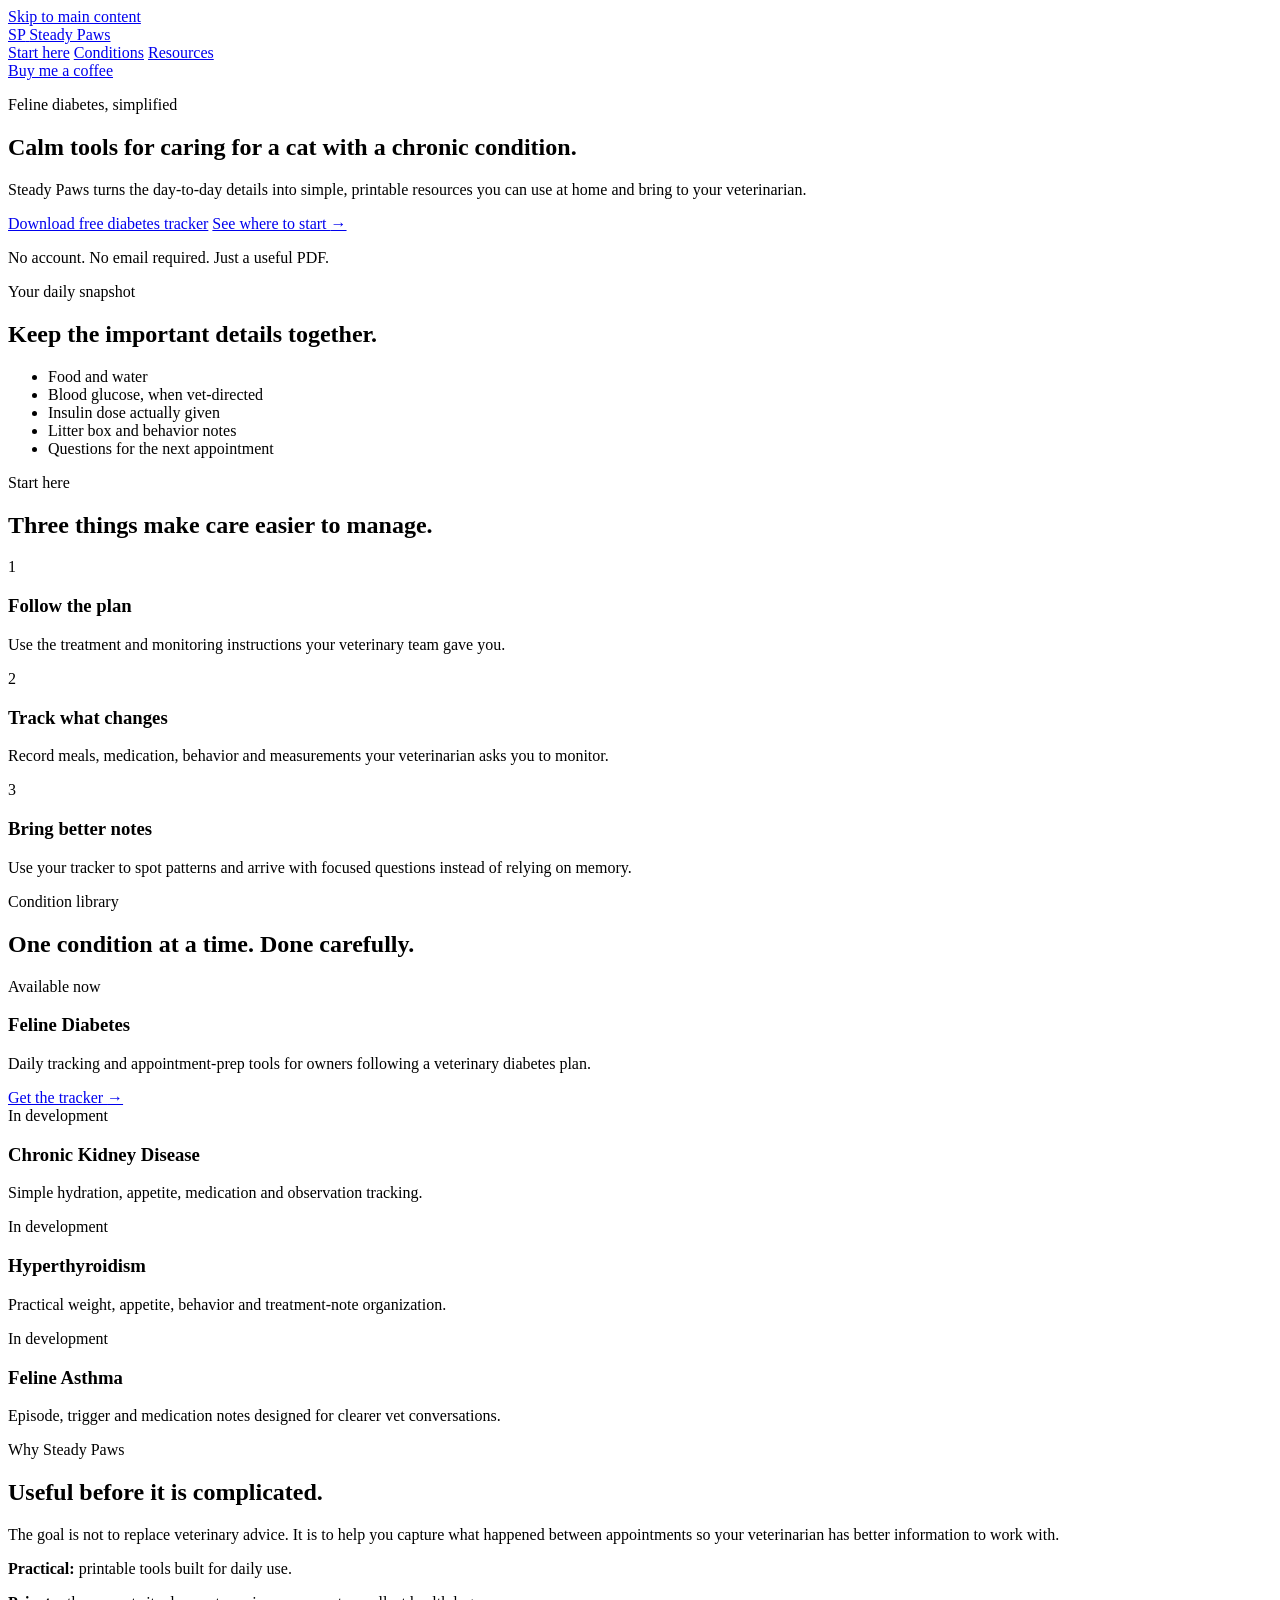
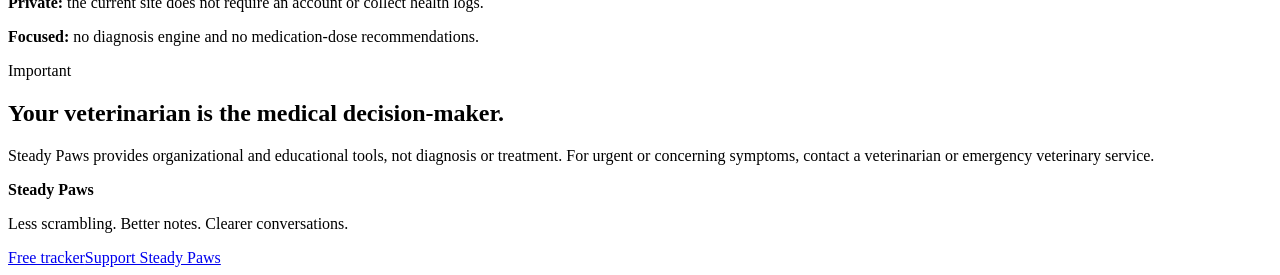
==== index.html @ 6f87249b "feat: launch optimized Steady Paws homepage" ====
<!doctype html>
<html lang="en">
<head>
  <meta charset="utf-8">
  <meta name="viewport" content="width=device-width, initial-scale=1">
  <title>Steady Paws | Calm Tools for Cat Care</title>
  <meta name="description" content="Practical, printable tools for cat owners managing chronic conditions, starting with feline diabetes.">
  <meta name="theme-color" content="#163a33">
  <meta property="og:type" content="website">
  <meta property="og:title" content="Steady Paws | Calm Tools for Cat Care">
  <meta property="og:description" content="Practical, printable tools for cat owners managing chronic conditions, starting with feline diabetes.">
  <link rel="icon" href="/assets/paw.svg" type="image/svg+xml">
  <link rel="stylesheet" href="/styles/base.css">
  <link rel="stylesheet" href="/styles/components.css">
</head>
<body>
  <a class="skip-link" href="#main">Skip to main content</a>
  <header class="site-header">
    <div class="shell nav-wrap">
      <a class="brand" href="/" aria-label="Steady Paws home">
        <span class="brand-mark" aria-hidden="true">SP</span>
        <span>Steady Paws</span>
      </a>
      <nav aria-label="Primary navigation">
        <a href="#start">Start here</a>
        <a href="#conditions">Conditions</a>
        <a href="#resources">Resources</a>
      </nav>
      <a class="button button-small" href="https://buymeacoffee.com/divclass016" target="_blank" rel="noopener noreferrer">Buy me a coffee</a>
    </div>
  </header>

  <main id="main">
    <section class="hero">
      <div class="shell hero-grid">
        <div>
          <p class="eyebrow">Feline diabetes, simplified</p>
          <h1>Calm tools for caring for a cat with a chronic condition.</h1>
          <p class="lede">Steady Paws turns the day-to-day details into simple, printable resources you can use at home and bring to your veterinarian.</p>
          <div class="button-row">
            <a class="button" href="/downloads/diabetic-cat-tracker.pdf" download>Download free diabetes tracker</a>
            <a class="text-link" href="#start">See where to start <span aria-hidden="true">→</span></a>
          </div>
          <p class="microcopy">No account. No email required. Just a useful PDF.</p>
        </div>
        <aside class="hero-card" aria-label="What the tracker covers">
          <p class="card-kicker">Your daily snapshot</p>
          <h2>Keep the important details together.</h2>
          <ul class="check-list">
            <li>Food and water</li>
            <li>Blood glucose, when vet-directed</li>
            <li>Insulin dose actually given</li>
            <li>Litter box and behavior notes</li>
            <li>Questions for the next appointment</li>
          </ul>
        </aside>
      </div>
    </section>

    <section id="start" class="section">
      <div class="shell">
        <p class="eyebrow">Start here</p>
        <h2>Three things make care easier to manage.</h2>
        <div class="steps">
          <article><span>1</span><h3>Follow the plan</h3><p>Use the treatment and monitoring instructions your veterinary team gave you.</p></article>
          <article><span>2</span><h3>Track what changes</h3><p>Record meals, medication, behavior and measurements your veterinarian asks you to monitor.</p></article>
          <article><span>3</span><h3>Bring better notes</h3><p>Use your tracker to spot patterns and arrive with focused questions instead of relying on memory.</p></article>
        </div>
      </div>
    </section>

    <section id="conditions" class="section section-soft">
      <div class="shell">
        <p class="eyebrow">Condition library</p>
        <h2>One condition at a time. Done carefully.</h2>
        <div class="condition-grid">
          <article class="condition-card featured"><span class="status">Available now</span><h3>Feline Diabetes</h3><p>Daily tracking and appointment-prep tools for owners following a veterinary diabetes plan.</p><a class="text-link" href="/downloads/diabetic-cat-tracker.pdf">Get the tracker <span aria-hidden="true">→</span></a></article>
          <article class="condition-card"><span class="status muted">In development</span><h3>Chronic Kidney Disease</h3><p>Simple hydration, appetite, medication and observation tracking.</p></article>
          <article class="condition-card"><span class="status muted">In development</span><h3>Hyperthyroidism</h3><p>Practical weight, appetite, behavior and treatment-note organization.</p></article>
          <article class="condition-card"><span class="status muted">In development</span><h3>Feline Asthma</h3><p>Episode, trigger and medication notes designed for clearer vet conversations.</p></article>
        </div>
      </div>
    </section>

    <section id="resources" class="section">
      <div class="shell resource-grid">
        <div><p class="eyebrow">Why Steady Paws</p><h2>Useful before it is complicated.</h2><p class="lede compact">The goal is not to replace veterinary advice. It is to help you capture what happened between appointments so your veterinarian has better information to work with.</p></div>
        <div class="principles"><p><strong>Practical:</strong> printable tools built for daily use.</p><p><strong>Private:</strong> the current site does not require an account or collect health logs.</p><p><strong>Focused:</strong> no diagnosis engine and no medication-dose recommendations.</p></div>
      </div>
    </section>

    <section class="safety shell" aria-labelledby="safety-title">
      <div><p class="eyebrow">Important</p><h2 id="safety-title">Your veterinarian is the medical decision-maker.</h2></div>
      <p>Steady Paws provides organizational and educational tools, not diagnosis or treatment. For urgent or concerning symptoms, contact a veterinarian or emergency veterinary service.</p>
    </section>
  </main>

  <footer class="site-footer">
    <div class="shell footer-wrap"><div><strong>Steady Paws</strong><p>Less scrambling. Better notes. Clearer conversations.</p></div><div><a href="/downloads/diabetic-cat-tracker.pdf">Free tracker</a><a href="https://buymeacoffee.com/divclass016" target="_blank" rel="noopener noreferrer">Support Steady Paws</a></div></div>
  </footer>
</body>
</html>
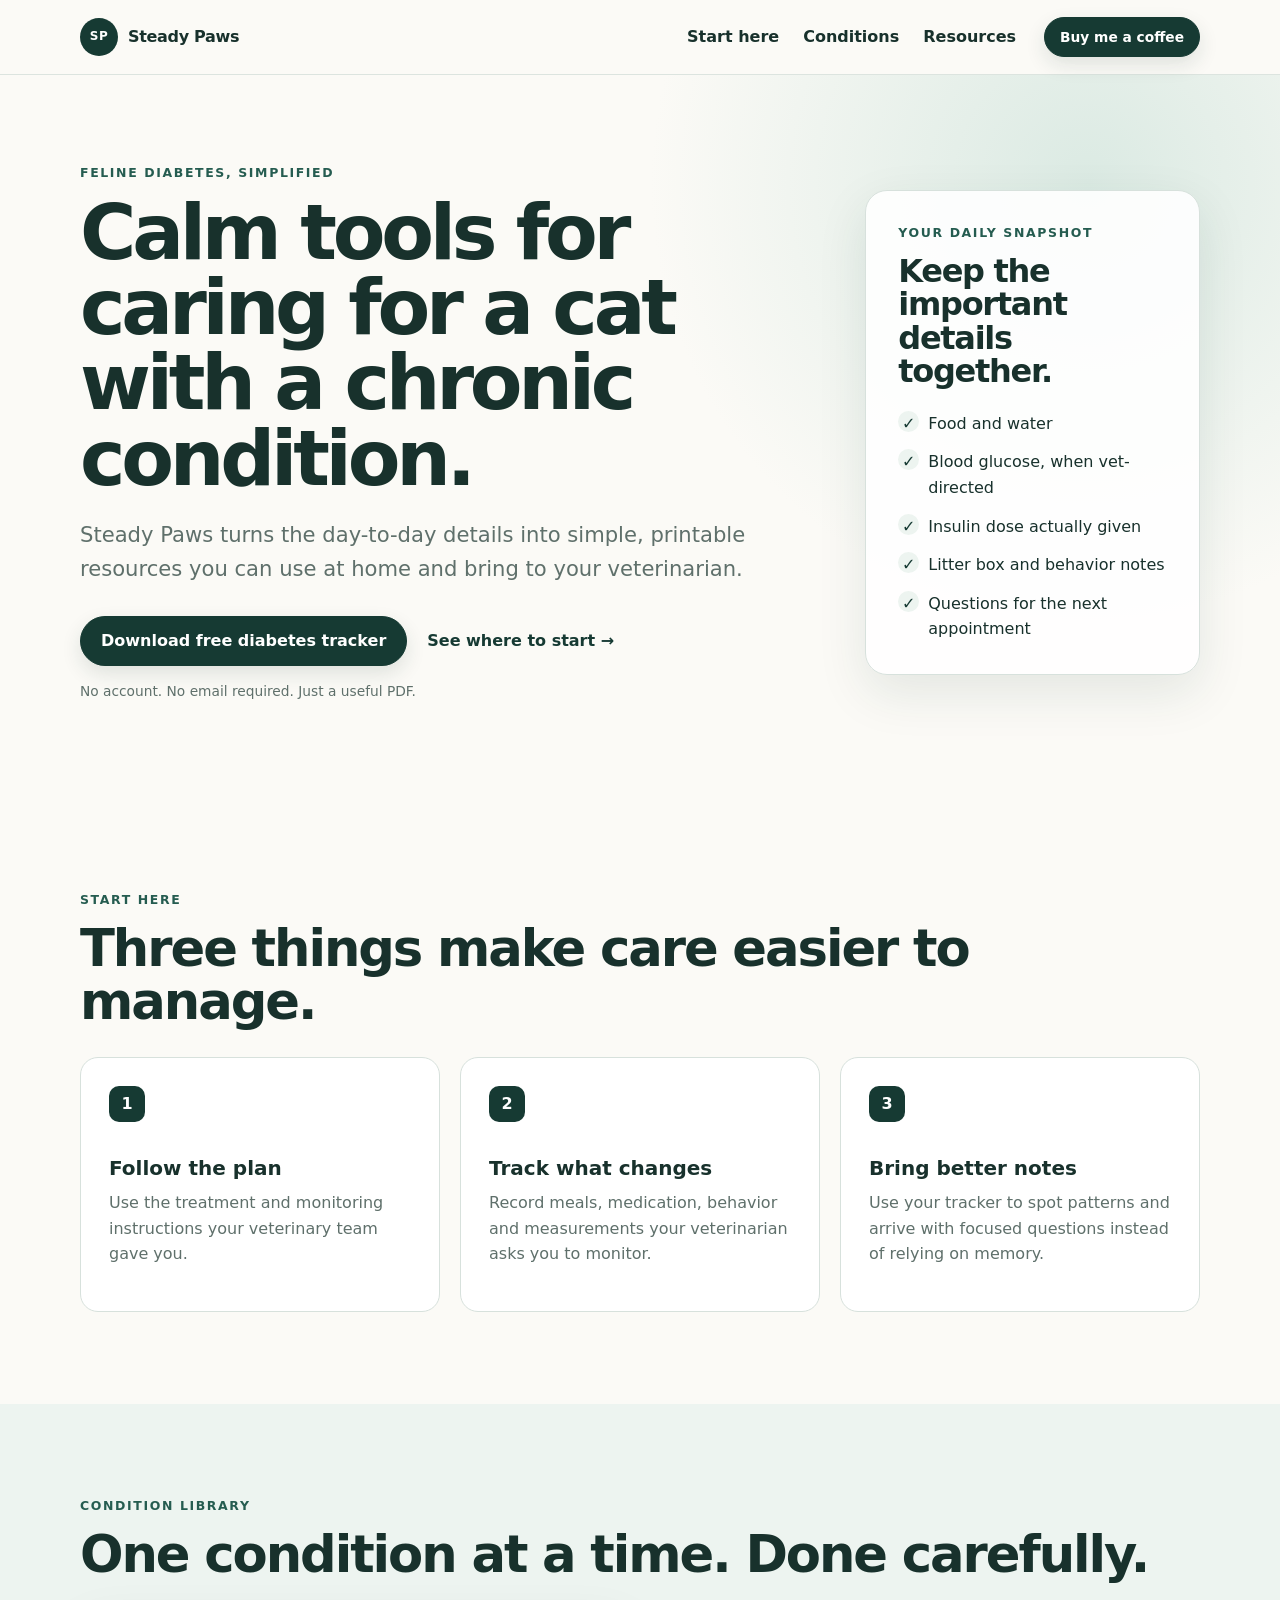
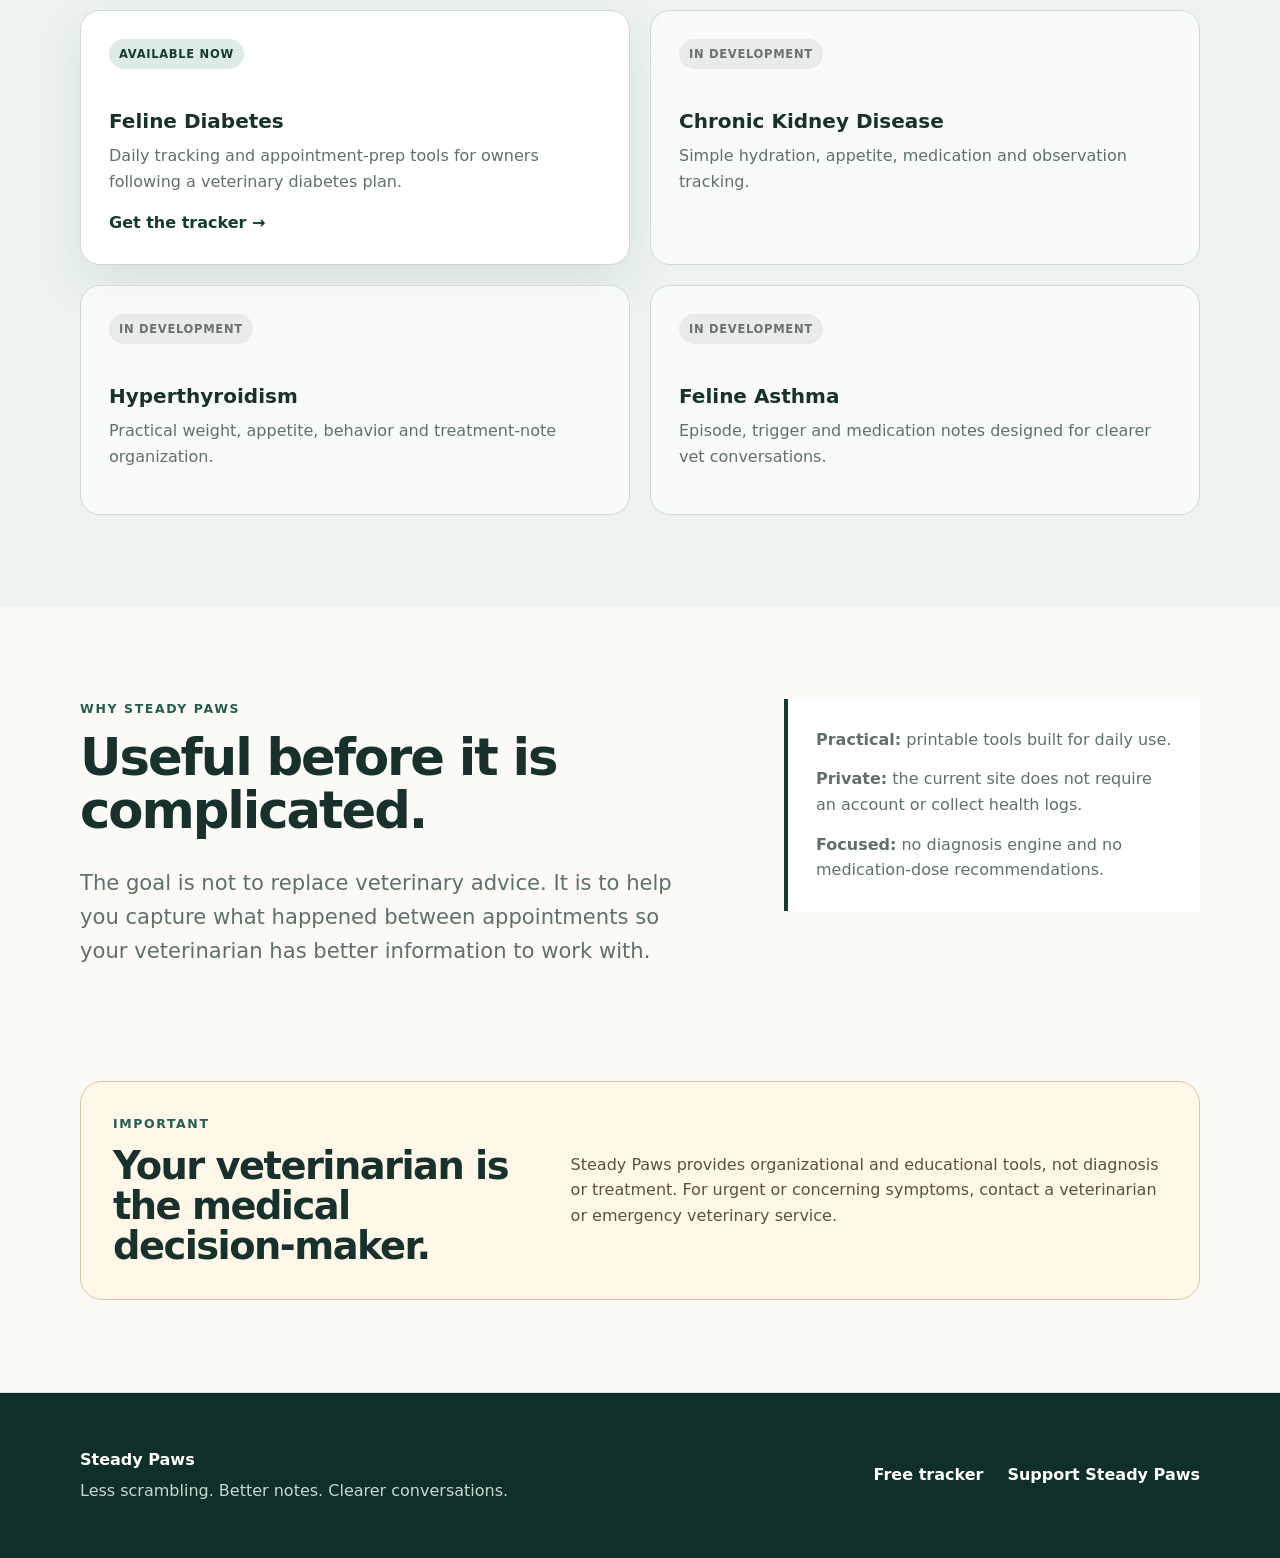
==== commit 8f088805: "seo: wire canonical live Netlify URL" ====
--- a/index.html
+++ b/index.html
@@ -5,10 +5,16 @@
   <meta name="viewport" content="width=device-width, initial-scale=1">
   <title>Steady Paws | Calm Tools for Cat Care</title>
   <meta name="description" content="Practical, printable tools for cat owners managing chronic conditions, starting with feline diabetes.">
+  <meta name="robots" content="index, follow">
   <meta name="theme-color" content="#163a33">
+  <link rel="canonical" href="https://steadypaws.netlify.app/">
   <meta property="og:type" content="website">
+  <meta property="og:url" content="https://steadypaws.netlify.app/">
   <meta property="og:title" content="Steady Paws | Calm Tools for Cat Care">
   <meta property="og:description" content="Practical, printable tools for cat owners managing chronic conditions, starting with feline diabetes.">
+  <meta name="twitter:card" content="summary">
+  <meta name="twitter:title" content="Steady Paws | Calm Tools for Cat Care">
+  <meta name="twitter:description" content="Practical, printable tools for cat owners managing chronic conditions, starting with feline diabetes.">
   <link rel="icon" href="/assets/paw.svg" type="image/svg+xml">
   <link rel="stylesheet" href="/styles/base.css">
   <link rel="stylesheet" href="/styles/components.css">
--- a/styles/base.css
+++ b/styles/base.css
@@ -0,0 +1,59 @@
+:root {
+  --ink: #18312c;
+  --muted: #5f706b;
+  --brand: #163a33;
+  --brand-2: #255c50;
+  --cream: #fbfaf6;
+  --soft: #edf4f0;
+  --line: #d7e1dc;
+  --white: #fff;
+  --shadow: 0 18px 50px rgba(20, 58, 51, .10);
+  --radius: 22px;
+}
+* { box-sizing: border-box; }
+html { scroll-behavior: smooth; }
+body {
+  margin: 0;
+  color: var(--ink);
+  background: var(--cream);
+  font-family: Inter, ui-sans-serif, system-ui, -apple-system, BlinkMacSystemFont, "Segoe UI", sans-serif;
+  line-height: 1.6;
+  text-rendering: optimizeLegibility;
+}
+a { color: inherit; }
+a:focus-visible { outline: 3px solid #d49a4a; outline-offset: 4px; border-radius: 5px; }
+img { max-width: 100%; }
+.shell { width: min(1120px, calc(100% - 40px)); margin-inline: auto; }
+.skip-link { position: absolute; left: 12px; top: -80px; z-index: 20; background: var(--white); padding: 10px 14px; }
+.skip-link:focus { top: 12px; }
+.site-header { position: sticky; top: 0; z-index: 10; border-bottom: 1px solid rgba(215,225,220,.85); background: rgba(251,250,246,.94); backdrop-filter: blur(16px); }
+.nav-wrap { min-height: 74px; display: flex; align-items: center; gap: 28px; }
+.brand { display: inline-flex; align-items: center; gap: 10px; font-weight: 800; text-decoration: none; letter-spacing: -.02em; }
+.brand-mark { display: grid; place-items: center; width: 38px; height: 38px; border-radius: 50%; background: var(--brand); color: var(--white); font-size: 12px; letter-spacing: .04em; }
+nav { display: flex; gap: 24px; margin-left: auto; }
+nav a, .site-footer a { text-decoration: none; font-weight: 650; }
+nav a:hover, .site-footer a:hover, .text-link:hover { text-decoration: underline; text-underline-offset: 4px; }
+h1, h2, h3, p { margin-top: 0; }
+h1 { max-width: 780px; margin-bottom: 22px; font-size: clamp(2.65rem, 6vw, 5.8rem); line-height: .98; letter-spacing: -.055em; }
+h2 { margin-bottom: 28px; font-size: clamp(2rem, 4vw, 3.5rem); line-height: 1.05; letter-spacing: -.04em; }
+h3 { margin-bottom: 10px; font-size: 1.25rem; line-height: 1.2; }
+.lede { max-width: 720px; color: var(--muted); font-size: clamp(1.1rem, 2vw, 1.32rem); }
+.lede.compact { max-width: 650px; }
+.eyebrow, .card-kicker { margin-bottom: 12px; color: var(--brand-2); font-size: .78rem; font-weight: 850; letter-spacing: .13em; text-transform: uppercase; }
+.section { padding: 92px 0; }
+.section-soft { background: var(--soft); }
+.site-footer { padding: 54px 0; border-top: 1px solid var(--line); background: #102f29; color: var(--white); }
+.footer-wrap { display: flex; justify-content: space-between; gap: 40px; }
+.footer-wrap p { margin: 6px 0 0; color: #c7d8d2; }
+.footer-wrap > div:last-child { display: flex; gap: 24px; align-items: center; }
+@media (max-width: 760px) {
+  .shell { width: min(100% - 28px, 1120px); }
+  .site-header { position: static; }
+  .nav-wrap { min-height: 66px; }
+  nav { display: none; }
+  .nav-wrap .button-small { margin-left: auto; }
+  .section { padding: 68px 0; }
+  .footer-wrap { flex-direction: column; }
+  .footer-wrap > div:last-child { align-items: flex-start; flex-direction: column; gap: 10px; }
+}
+@media (prefers-reduced-motion: reduce) { html { scroll-behavior: auto; } }
--- a/styles/components.css
+++ b/styles/components.css
@@ -0,0 +1,41 @@
+.button { display: inline-flex; align-items: center; justify-content: center; min-height: 50px; padding: 0 20px; border: 1px solid var(--brand); border-radius: 999px; background: var(--brand); color: var(--white); font-weight: 800; text-decoration: none; box-shadow: 0 8px 20px rgba(22,58,51,.12); transition: transform .18s ease, background .18s ease; }
+.button:hover { transform: translateY(-2px); background: var(--brand-2); }
+.button-small { min-height: 40px; padding: 0 15px; font-size: .86rem; }
+.text-link { color: var(--brand); font-weight: 800; text-decoration: none; }
+.hero { padding: 88px 0 96px; overflow: hidden; background: radial-gradient(circle at 85% 15%, #dbeae3 0, rgba(219,234,227,0) 35%); }
+.hero-grid { display: grid; grid-template-columns: minmax(0, 1.5fr) minmax(300px, .7fr); gap: 68px; align-items: center; }
+.button-row { display: flex; align-items: center; gap: 20px; flex-wrap: wrap; margin-top: 30px; }
+.microcopy { margin: 14px 0 0; color: var(--muted); font-size: .86rem; }
+.hero-card { padding: 32px; border: 1px solid var(--line); border-radius: var(--radius); background: rgba(255,255,255,.9); box-shadow: var(--shadow); }
+.hero-card h2 { margin-bottom: 22px; font-size: 2rem; }
+.check-list { display: grid; gap: 13px; margin: 0; padding: 0; list-style: none; }
+.check-list li { position: relative; padding-left: 30px; }
+.check-list li::before { content: "✓"; position: absolute; left: 0; top: 0; display: grid; place-items: center; width: 21px; height: 21px; border-radius: 50%; background: var(--soft); color: var(--brand); font-weight: 900; }
+.steps { display: grid; grid-template-columns: repeat(3, 1fr); gap: 20px; }
+.steps article { padding: 28px; border: 1px solid var(--line); border-radius: 18px; background: var(--white); }
+.steps article > span { display: grid; place-items: center; width: 36px; height: 36px; margin-bottom: 34px; border-radius: 10px; background: var(--brand); color: var(--white); font-weight: 900; }
+.steps p, .condition-card p, .principles p { color: var(--muted); }
+.condition-grid { display: grid; grid-template-columns: repeat(2, 1fr); gap: 20px; }
+.condition-card { min-height: 230px; padding: 28px; border: 1px solid #cddbd4; border-radius: 20px; background: rgba(255,255,255,.65); }
+.condition-card.featured { background: var(--white); box-shadow: var(--shadow); }
+.status { display: inline-block; margin-bottom: 40px; padding: 6px 10px; border-radius: 999px; background: #dcece5; color: var(--brand); font-size: .72rem; font-weight: 850; text-transform: uppercase; letter-spacing: .06em; }
+.status.muted { background: #e8ebe9; color: #68736f; }
+.resource-grid { display: grid; grid-template-columns: 1.2fr .8fr; gap: 80px; align-items: start; }
+.principles { display: grid; gap: 14px; padding: 28px; border-left: 4px solid var(--brand); background: var(--white); }
+.principles p { margin: 0; }
+.safety { display: grid; grid-template-columns: .8fr 1.2fr; gap: 60px; align-items: center; margin-bottom: 92px; padding: 32px; border: 1px solid #d5c69f; border-radius: var(--radius); background: #fff8e8; }
+.safety h2 { margin-bottom: 0; font-size: clamp(1.5rem, 3vw, 2.4rem); }
+.safety p:last-child { margin: 0; color: #5b513c; }
+@media (max-width: 900px) {
+  .hero-grid, .resource-grid, .safety { grid-template-columns: 1fr; gap: 34px; }
+  .steps { grid-template-columns: 1fr; }
+  .hero { padding-top: 64px; }
+}
+@media (max-width: 660px) {
+  .condition-grid { grid-template-columns: 1fr; }
+  .button-row { align-items: flex-start; flex-direction: column; }
+  .button { width: 100%; }
+  .nav-wrap .button-small { width: auto; }
+  .hero-card, .condition-card, .steps article { padding: 22px; }
+  .safety { margin-bottom: 68px; }
+}
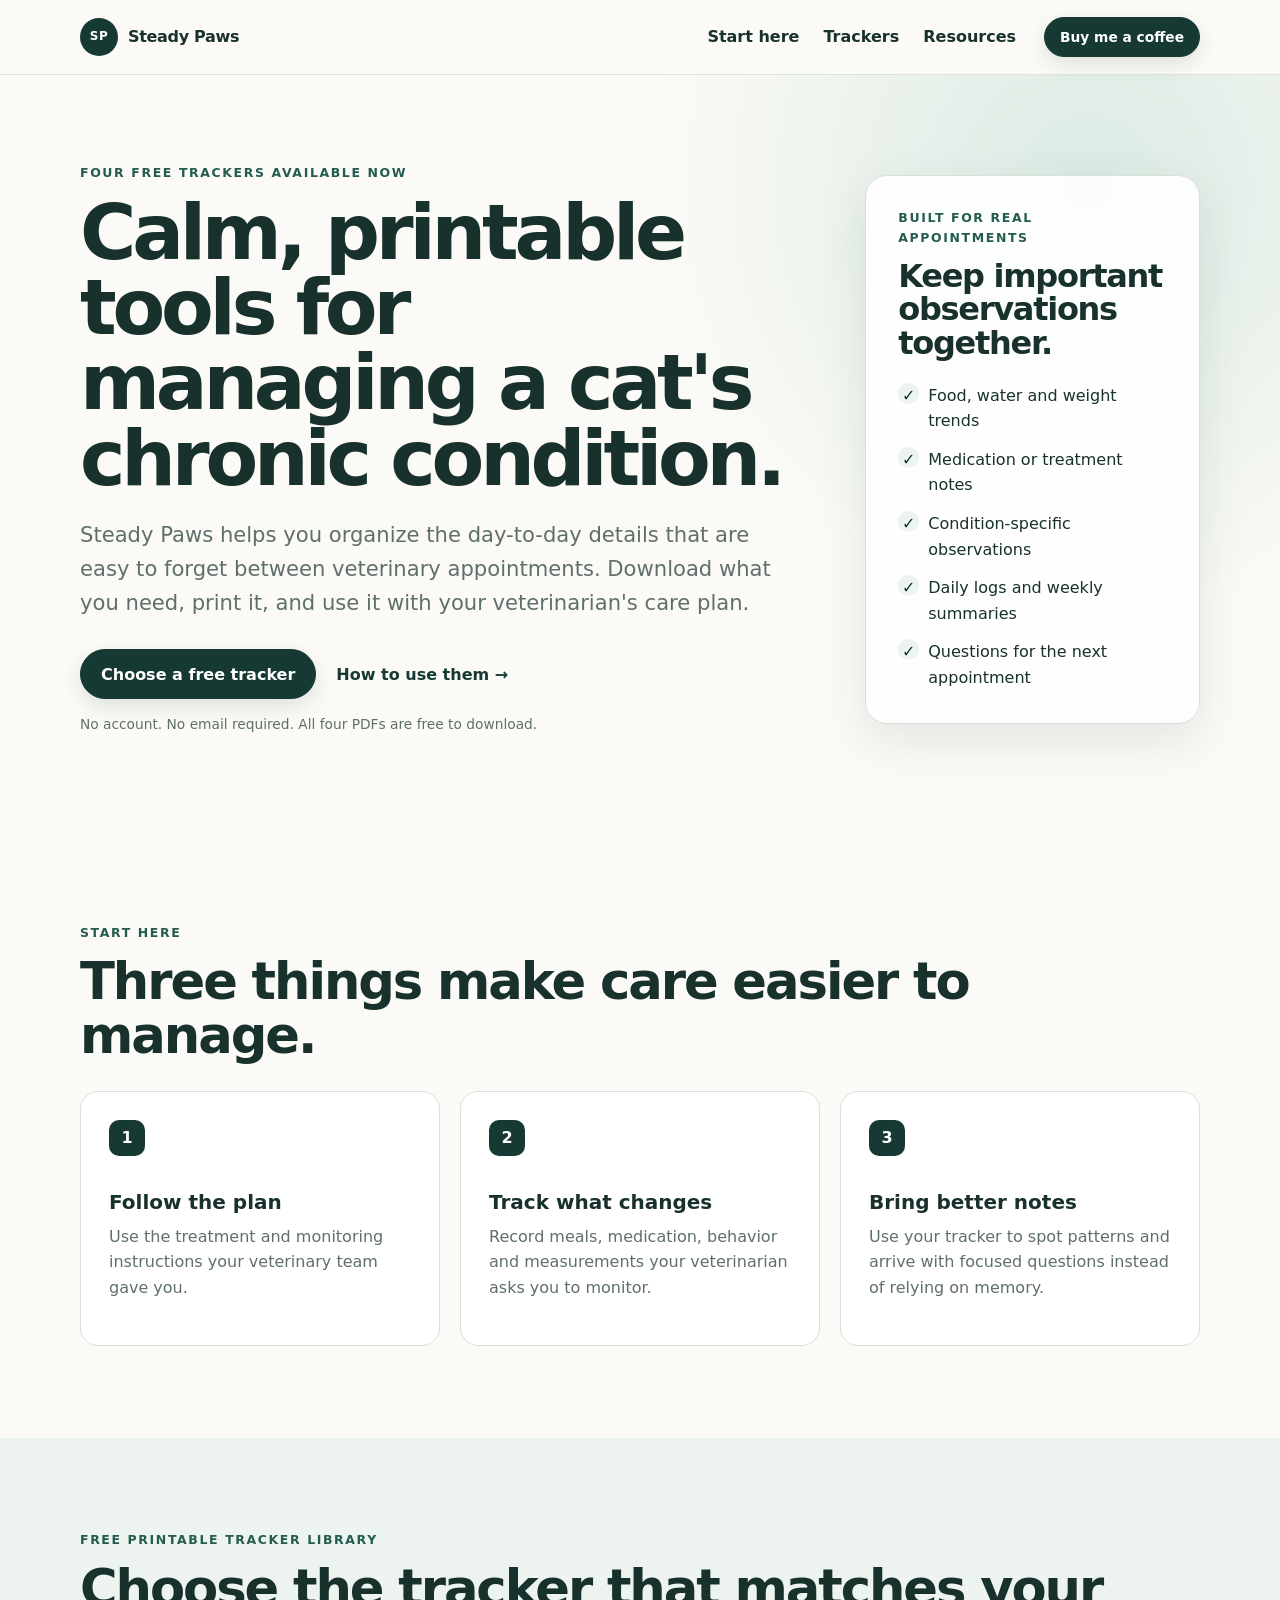
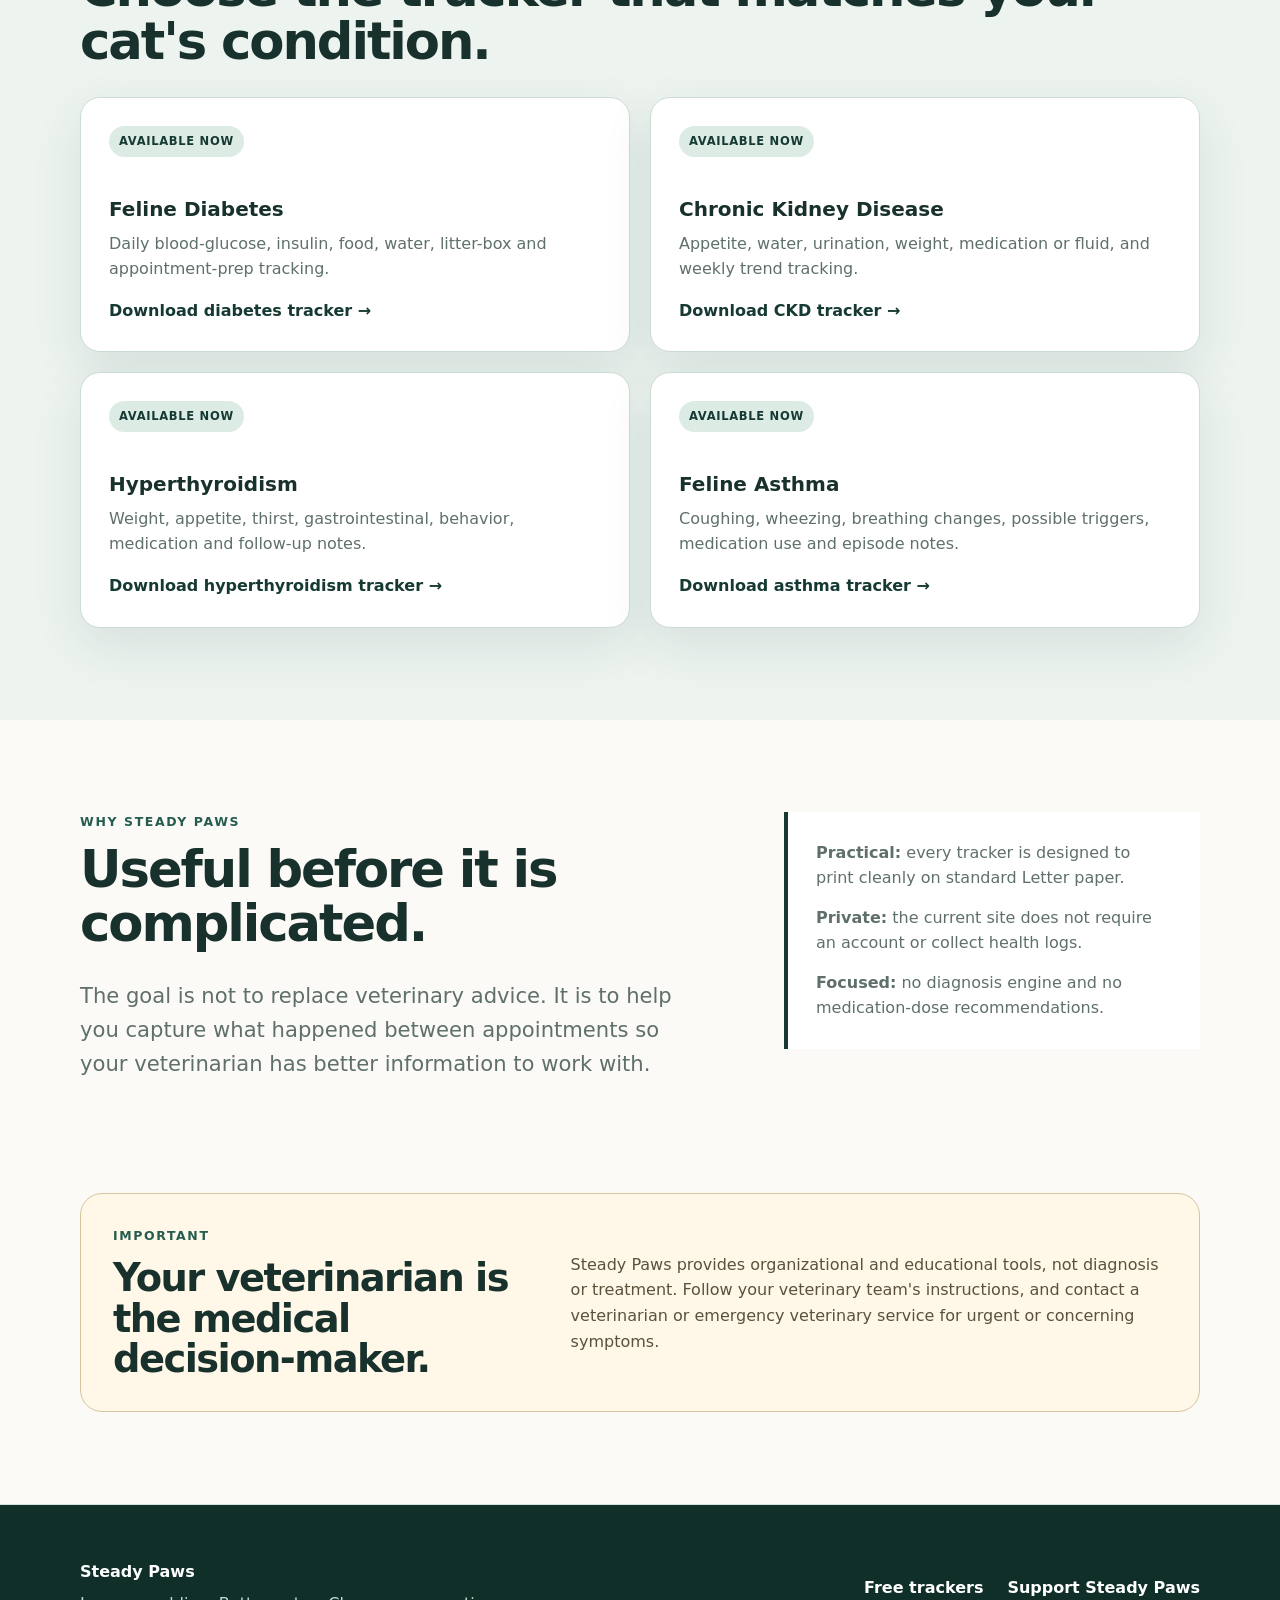
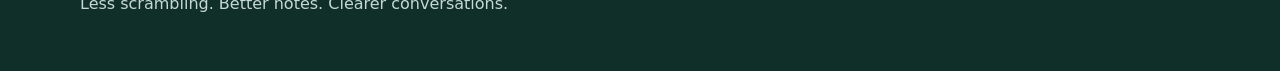
==== commit 6cca7dc7: "feat: make all condition trackers downloadable" ====
--- a/index.html
+++ b/index.html
@@ -3,18 +3,18 @@
 <head>
   <meta charset="utf-8">
   <meta name="viewport" content="width=device-width, initial-scale=1">
-  <title>Steady Paws | Calm Tools for Cat Care</title>
-  <meta name="description" content="Practical, printable tools for cat owners managing chronic conditions, starting with feline diabetes.">
+  <title>Steady Paws | Free Printable Cat Care Trackers</title>
+  <meta name="description" content="Free printable cat care trackers for feline diabetes, chronic kidney disease, hyperthyroidism, and feline asthma.">
   <meta name="robots" content="index, follow">
   <meta name="theme-color" content="#163a33">
   <link rel="canonical" href="https://steadypaws.netlify.app/">
   <meta property="og:type" content="website">
   <meta property="og:url" content="https://steadypaws.netlify.app/">
-  <meta property="og:title" content="Steady Paws | Calm Tools for Cat Care">
-  <meta property="og:description" content="Practical, printable tools for cat owners managing chronic conditions, starting with feline diabetes.">
+  <meta property="og:title" content="Steady Paws | Free Printable Cat Care Trackers">
+  <meta property="og:description" content="Free printable trackers to help cat owners organize day-to-day observations and veterinary appointment notes.">
   <meta name="twitter:card" content="summary">
-  <meta name="twitter:title" content="Steady Paws | Calm Tools for Cat Care">
-  <meta name="twitter:description" content="Practical, printable tools for cat owners managing chronic conditions, starting with feline diabetes.">
+  <meta name="twitter:title" content="Steady Paws | Free Printable Cat Care Trackers">
+  <meta name="twitter:description" content="Free printable trackers for feline diabetes, CKD, hyperthyroidism, and feline asthma.">
   <link rel="icon" href="/assets/paw.svg" type="image/svg+xml">
   <link rel="stylesheet" href="/styles/base.css">
   <link rel="stylesheet" href="/styles/components.css">
@@ -29,7 +29,7 @@
       </a>
       <nav aria-label="Primary navigation">
         <a href="#start">Start here</a>
-        <a href="#conditions">Conditions</a>
+        <a href="#conditions">Trackers</a>
         <a href="#resources">Resources</a>
       </nav>
       <a class="button button-small" href="https://buymeacoffee.com/divclass016" target="_blank" rel="noopener noreferrer">Buy me a coffee</a>
@@ -40,23 +40,23 @@
     <section class="hero">
       <div class="shell hero-grid">
         <div>
-          <p class="eyebrow">Feline diabetes, simplified</p>
-          <h1>Calm tools for caring for a cat with a chronic condition.</h1>
-          <p class="lede">Steady Paws turns the day-to-day details into simple, printable resources you can use at home and bring to your veterinarian.</p>
+          <p class="eyebrow">Four free trackers available now</p>
+          <h1>Calm, printable tools for managing a cat's chronic condition.</h1>
+          <p class="lede">Steady Paws helps you organize the day-to-day details that are easy to forget between veterinary appointments. Download what you need, print it, and use it with your veterinarian's care plan.</p>
           <div class="button-row">
-            <a class="button" href="/downloads/diabetic-cat-tracker.pdf" download>Download free diabetes tracker</a>
-            <a class="text-link" href="#start">See where to start <span aria-hidden="true">→</span></a>
+            <a class="button" href="#conditions">Choose a free tracker</a>
+            <a class="text-link" href="#start">How to use them <span aria-hidden="true">→</span></a>
           </div>
-          <p class="microcopy">No account. No email required. Just a useful PDF.</p>
+          <p class="microcopy">No account. No email required. All four PDFs are free to download.</p>
         </div>
-        <aside class="hero-card" aria-label="What the tracker covers">
-          <p class="card-kicker">Your daily snapshot</p>
-          <h2>Keep the important details together.</h2>
+        <aside class="hero-card" aria-label="What the trackers cover">
+          <p class="card-kicker">Built for real appointments</p>
+          <h2>Keep important observations together.</h2>
           <ul class="check-list">
-            <li>Food and water</li>
-            <li>Blood glucose, when vet-directed</li>
-            <li>Insulin dose actually given</li>
-            <li>Litter box and behavior notes</li>
+            <li>Food, water and weight trends</li>
+            <li>Medication or treatment notes</li>
+            <li>Condition-specific observations</li>
+            <li>Daily logs and weekly summaries</li>
             <li>Questions for the next appointment</li>
           </ul>
         </aside>
@@ -77,13 +77,13 @@
 
     <section id="conditions" class="section section-soft">
       <div class="shell">
-        <p class="eyebrow">Condition library</p>
-        <h2>One condition at a time. Done carefully.</h2>
+        <p class="eyebrow">Free printable tracker library</p>
+        <h2>Choose the tracker that matches your cat's condition.</h2>
         <div class="condition-grid">
-          <article class="condition-card featured"><span class="status">Available now</span><h3>Feline Diabetes</h3><p>Daily tracking and appointment-prep tools for owners following a veterinary diabetes plan.</p><a class="text-link" href="/downloads/diabetic-cat-tracker.pdf">Get the tracker <span aria-hidden="true">→</span></a></article>
-          <article class="condition-card"><span class="status muted">In development</span><h3>Chronic Kidney Disease</h3><p>Simple hydration, appetite, medication and observation tracking.</p></article>
-          <article class="condition-card"><span class="status muted">In development</span><h3>Hyperthyroidism</h3><p>Practical weight, appetite, behavior and treatment-note organization.</p></article>
-          <article class="condition-card"><span class="status muted">In development</span><h3>Feline Asthma</h3><p>Episode, trigger and medication notes designed for clearer vet conversations.</p></article>
+          <article class="condition-card featured"><span class="status">Available now</span><h3>Feline Diabetes</h3><p>Daily blood-glucose, insulin, food, water, litter-box and appointment-prep tracking.</p><a class="text-link" href="/downloads/diabetic-cat-tracker.pdf" download>Download diabetes tracker <span aria-hidden="true">→</span></a></article>
+          <article class="condition-card featured"><span class="status">Available now</span><h3>Chronic Kidney Disease</h3><p>Appetite, water, urination, weight, medication or fluid, and weekly trend tracking.</p><a class="text-link" href="/downloads/ckd-cat-tracker.pdf" download>Download CKD tracker <span aria-hidden="true">→</span></a></article>
+          <article class="condition-card featured"><span class="status">Available now</span><h3>Hyperthyroidism</h3><p>Weight, appetite, thirst, gastrointestinal, behavior, medication and follow-up notes.</p><a class="text-link" href="/downloads/hyperthyroid-cat-tracker.pdf" download>Download hyperthyroidism tracker <span aria-hidden="true">→</span></a></article>
+          <article class="condition-card featured"><span class="status">Available now</span><h3>Feline Asthma</h3><p>Coughing, wheezing, breathing changes, possible triggers, medication use and episode notes.</p><a class="text-link" href="/downloads/feline-asthma-tracker.pdf" download>Download asthma tracker <span aria-hidden="true">→</span></a></article>
         </div>
       </div>
     </section>
@@ -91,18 +91,18 @@
     <section id="resources" class="section">
       <div class="shell resource-grid">
         <div><p class="eyebrow">Why Steady Paws</p><h2>Useful before it is complicated.</h2><p class="lede compact">The goal is not to replace veterinary advice. It is to help you capture what happened between appointments so your veterinarian has better information to work with.</p></div>
-        <div class="principles"><p><strong>Practical:</strong> printable tools built for daily use.</p><p><strong>Private:</strong> the current site does not require an account or collect health logs.</p><p><strong>Focused:</strong> no diagnosis engine and no medication-dose recommendations.</p></div>
+        <div class="principles"><p><strong>Practical:</strong> every tracker is designed to print cleanly on standard Letter paper.</p><p><strong>Private:</strong> the current site does not require an account or collect health logs.</p><p><strong>Focused:</strong> no diagnosis engine and no medication-dose recommendations.</p></div>
       </div>
     </section>
 
     <section class="safety shell" aria-labelledby="safety-title">
       <div><p class="eyebrow">Important</p><h2 id="safety-title">Your veterinarian is the medical decision-maker.</h2></div>
-      <p>Steady Paws provides organizational and educational tools, not diagnosis or treatment. For urgent or concerning symptoms, contact a veterinarian or emergency veterinary service.</p>
+      <p>Steady Paws provides organizational and educational tools, not diagnosis or treatment. Follow your veterinary team's instructions, and contact a veterinarian or emergency veterinary service for urgent or concerning symptoms.</p>
     </section>
   </main>
 
   <footer class="site-footer">
-    <div class="shell footer-wrap"><div><strong>Steady Paws</strong><p>Less scrambling. Better notes. Clearer conversations.</p></div><div><a href="/downloads/diabetic-cat-tracker.pdf">Free tracker</a><a href="https://buymeacoffee.com/divclass016" target="_blank" rel="noopener noreferrer">Support Steady Paws</a></div></div>
+    <div class="shell footer-wrap"><div><strong>Steady Paws</strong><p>Less scrambling. Better notes. Clearer conversations.</p></div><div><a href="#conditions">Free trackers</a><a href="https://buymeacoffee.com/divclass016" target="_blank" rel="noopener noreferrer">Support Steady Paws</a></div></div>
   </footer>
 </body>
 </html>
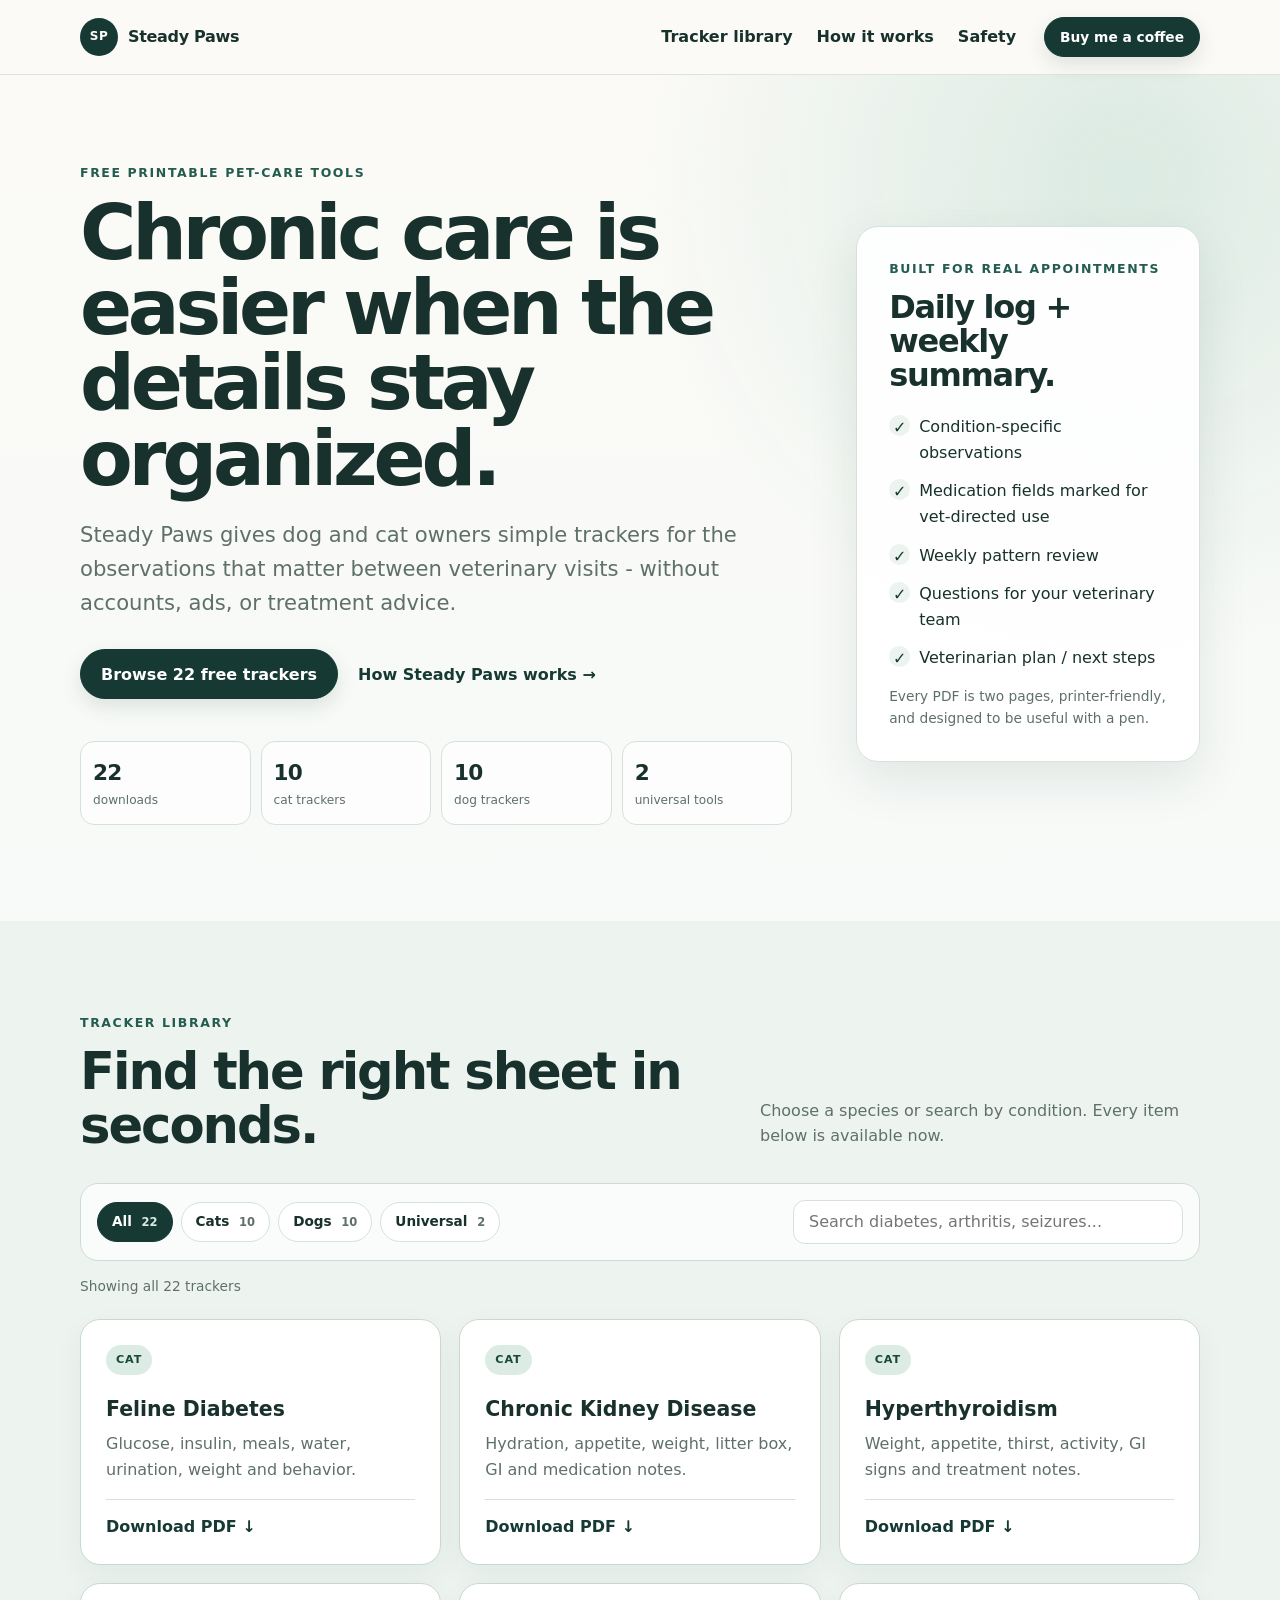
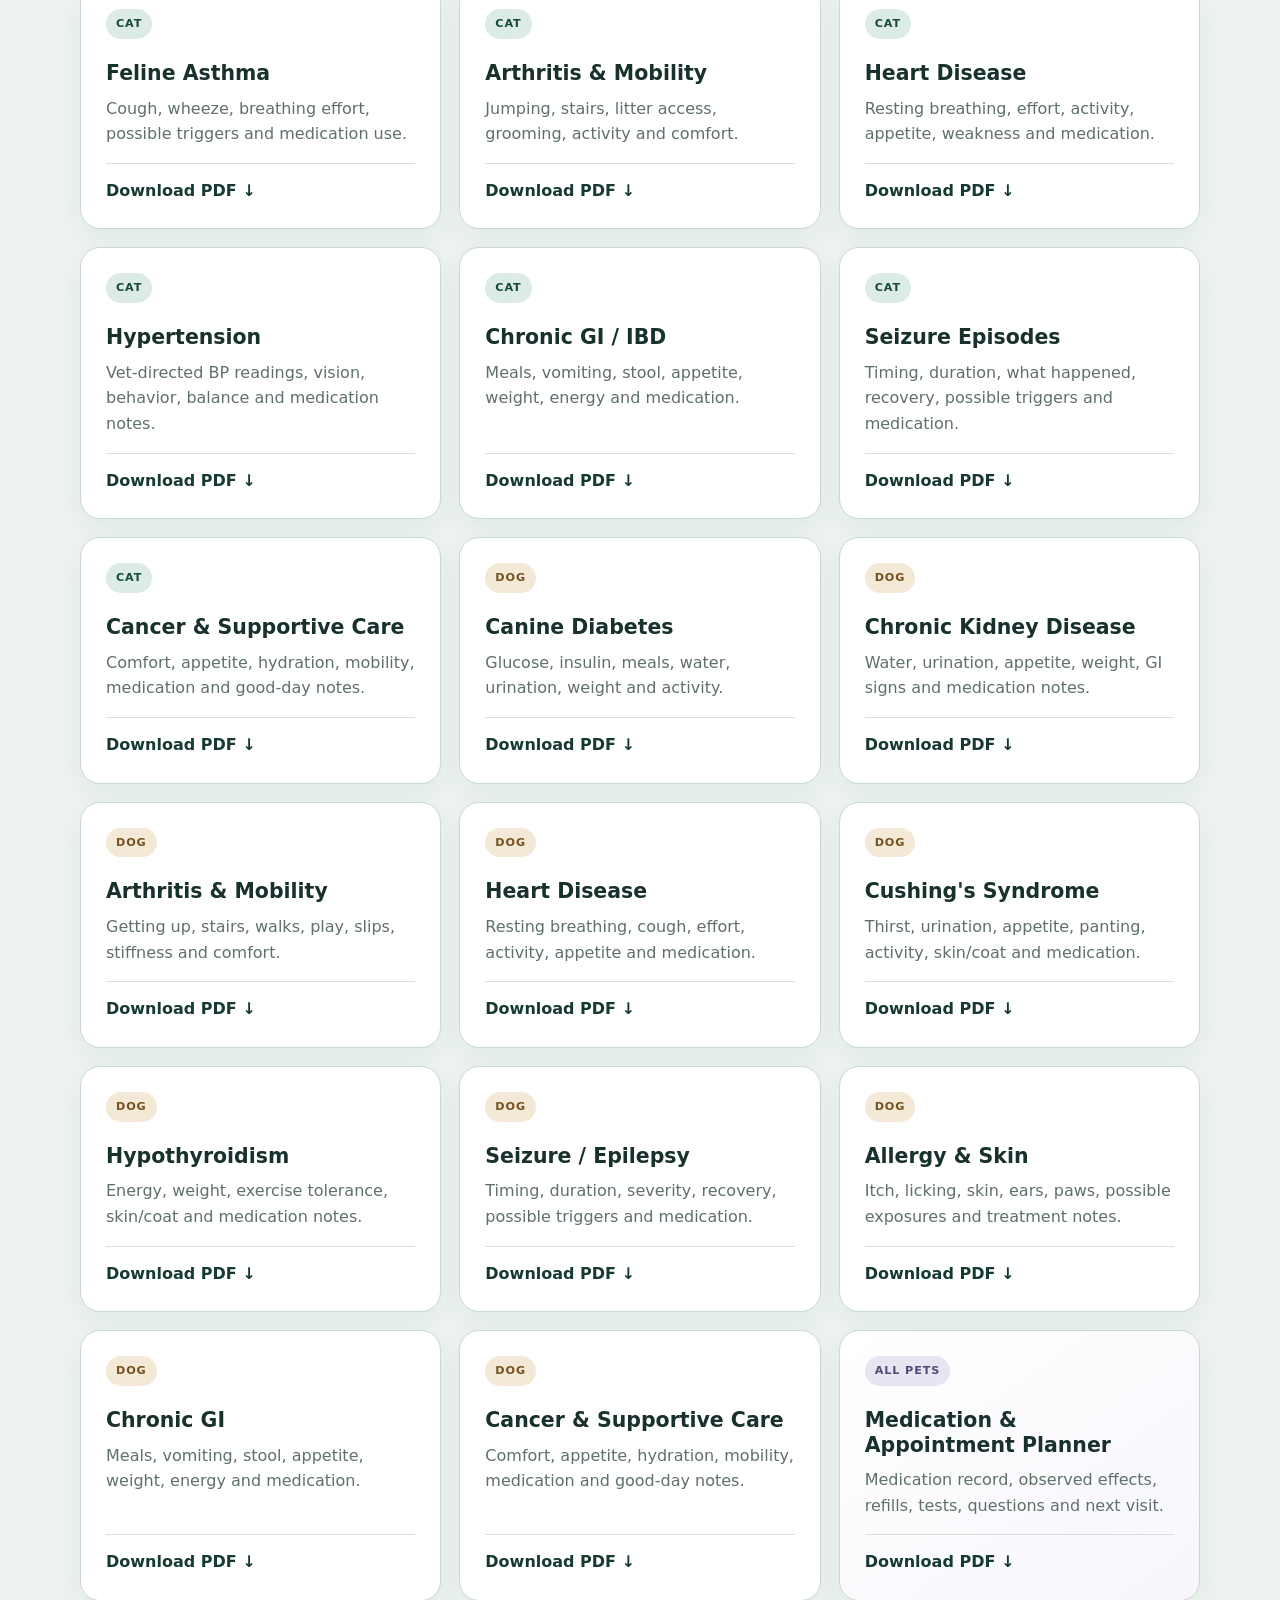
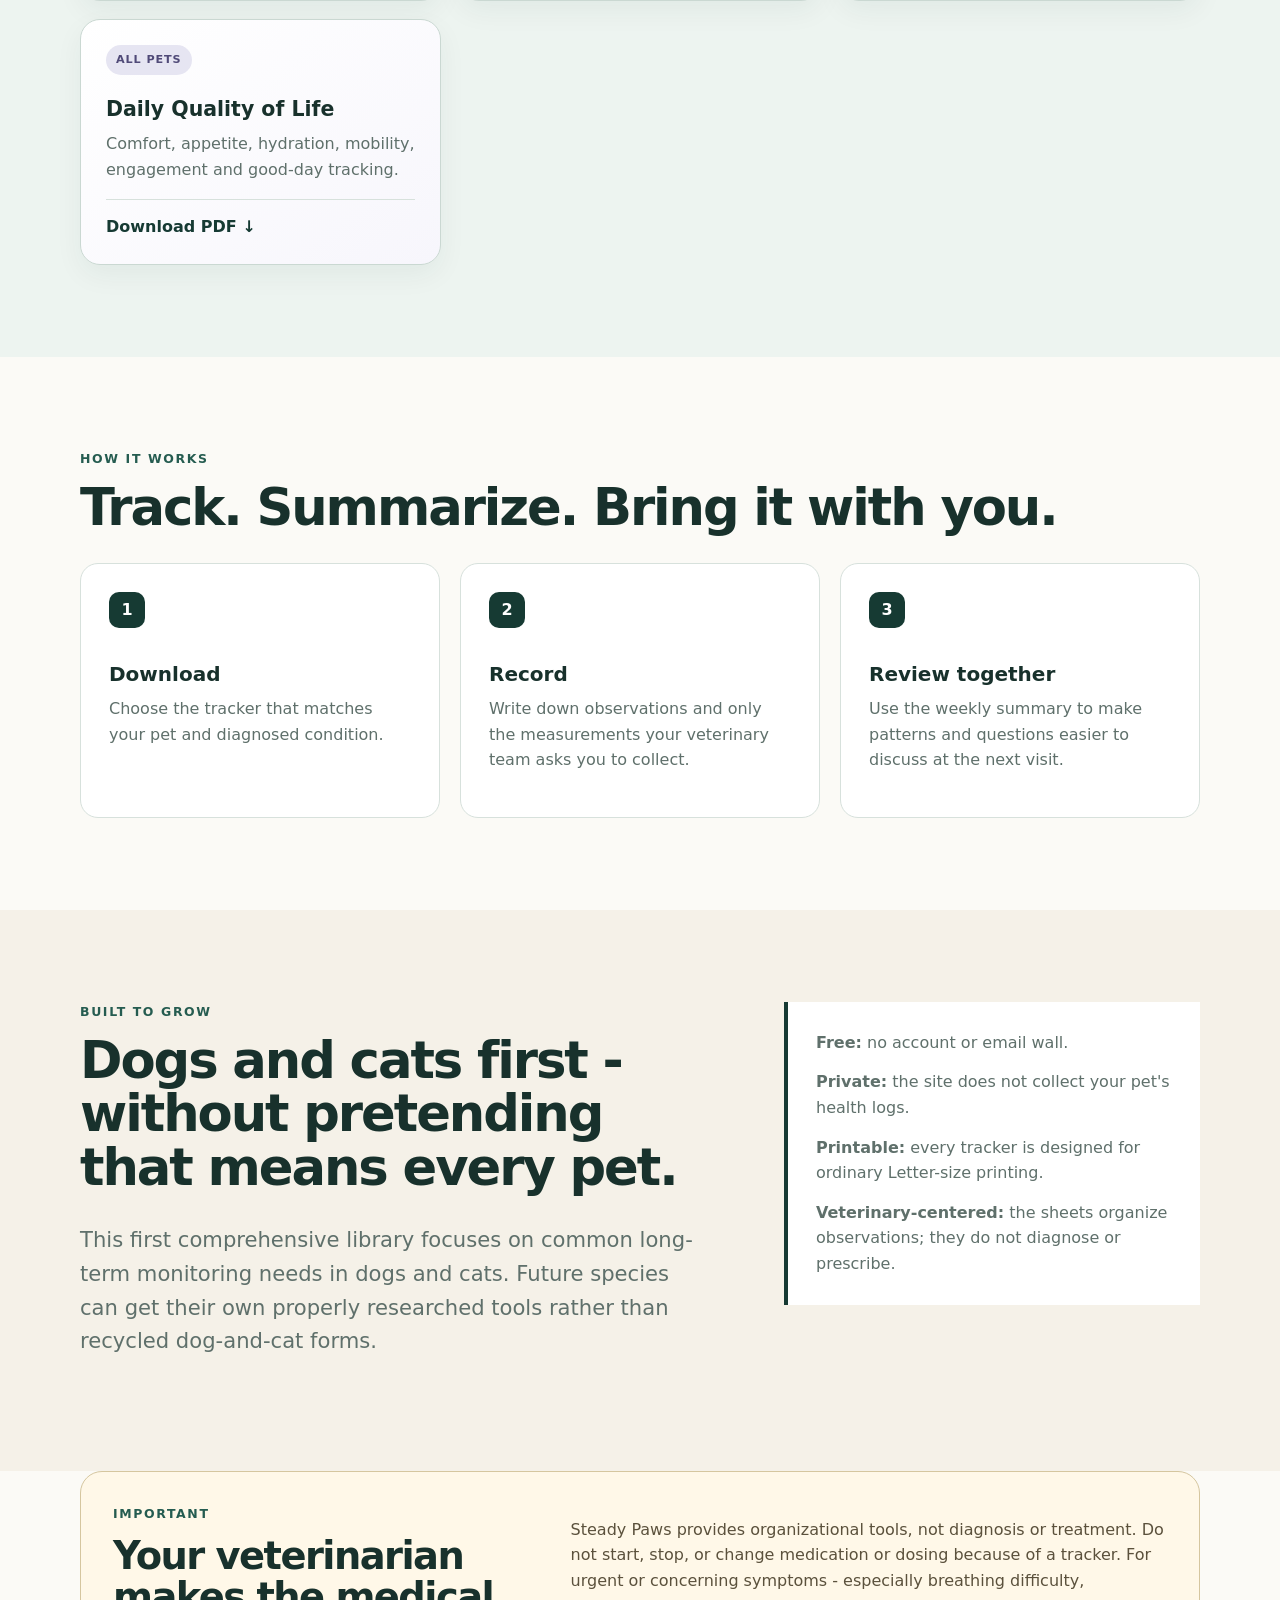
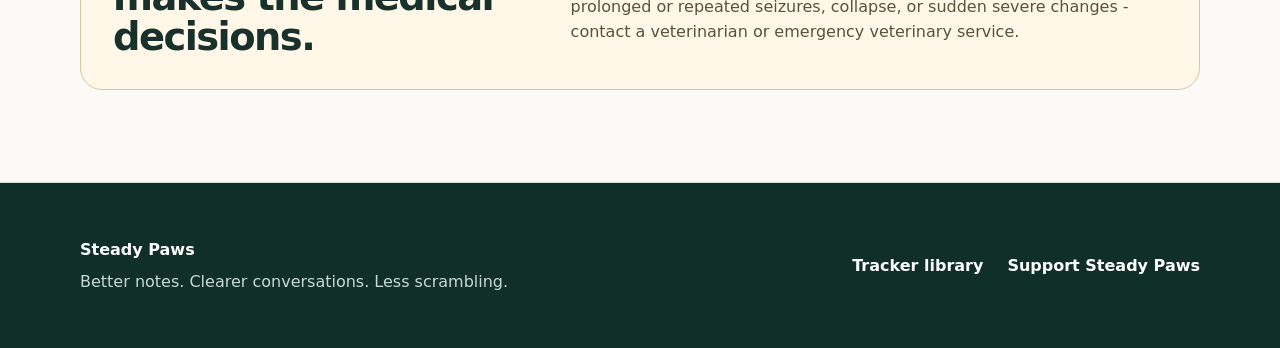
==== commit 73e542b7: "feat: launch 22-download dog and cat care library" ====
--- a/index.html
+++ b/index.html
@@ -3,35 +3,29 @@
 <head>
   <meta charset="utf-8">
   <meta name="viewport" content="width=device-width, initial-scale=1">
-  <title>Steady Paws | Free Printable Cat Care Trackers</title>
-  <meta name="description" content="Free printable cat care trackers for feline diabetes, chronic kidney disease, hyperthyroidism, and feline asthma.">
+  <title>Steady Paws | Free Chronic-Care Trackers for Dogs & Cats</title>
+  <meta name="description" content="Free printable chronic-care trackers for dogs and cats: diabetes, kidney disease, arthritis, heart disease, seizures, thyroid disease, asthma, allergies, supportive care and more.">
   <meta name="robots" content="index, follow">
   <meta name="theme-color" content="#163a33">
   <link rel="canonical" href="https://steadypaws.netlify.app/">
   <meta property="og:type" content="website">
   <meta property="og:url" content="https://steadypaws.netlify.app/">
-  <meta property="og:title" content="Steady Paws | Free Printable Cat Care Trackers">
-  <meta property="og:description" content="Free printable trackers to help cat owners organize day-to-day observations and veterinary appointment notes.">
+  <meta property="og:title" content="Steady Paws | Free Chronic-Care Trackers for Dogs & Cats">
+  <meta property="og:description" content="22 free printable trackers that help pet owners organize chronic-care observations for veterinary visits.">
   <meta name="twitter:card" content="summary">
-  <meta name="twitter:title" content="Steady Paws | Free Printable Cat Care Trackers">
-  <meta name="twitter:description" content="Free printable trackers for feline diabetes, CKD, hyperthyroidism, and feline asthma.">
+  <meta name="twitter:title" content="Steady Paws | Free Chronic-Care Trackers for Dogs & Cats">
+  <meta name="twitter:description" content="22 free printable chronic-care trackers for dogs and cats.">
   <link rel="icon" href="/assets/paw.svg" type="image/svg+xml">
   <link rel="stylesheet" href="/styles/base.css">
   <link rel="stylesheet" href="/styles/components.css">
+  <script src="/assets/site.js" defer></script>
 </head>
 <body>
   <a class="skip-link" href="#main">Skip to main content</a>
   <header class="site-header">
     <div class="shell nav-wrap">
-      <a class="brand" href="/" aria-label="Steady Paws home">
-        <span class="brand-mark" aria-hidden="true">SP</span>
-        <span>Steady Paws</span>
-      </a>
-      <nav aria-label="Primary navigation">
-        <a href="#start">Start here</a>
-        <a href="#conditions">Trackers</a>
-        <a href="#resources">Resources</a>
-      </nav>
+      <a class="brand" href="/" aria-label="Steady Paws home"><span class="brand-mark" aria-hidden="true">SP</span><span>Steady Paws</span></a>
+      <nav aria-label="Primary navigation"><a href="#library">Tracker library</a><a href="#how">How it works</a><a href="#safety">Safety</a></nav>
       <a class="button button-small" href="https://buymeacoffee.com/divclass016" target="_blank" rel="noopener noreferrer">Buy me a coffee</a>
     </div>
   </header>
@@ -40,69 +34,73 @@
     <section class="hero">
       <div class="shell hero-grid">
         <div>
-          <p class="eyebrow">Four free trackers available now</p>
-          <h1>Calm, printable tools for managing a cat's chronic condition.</h1>
-          <p class="lede">Steady Paws helps you organize the day-to-day details that are easy to forget between veterinary appointments. Download what you need, print it, and use it with your veterinarian's care plan.</p>
-          <div class="button-row">
-            <a class="button" href="#conditions">Choose a free tracker</a>
-            <a class="text-link" href="#start">How to use them <span aria-hidden="true">→</span></a>
-          </div>
-          <p class="microcopy">No account. No email required. All four PDFs are free to download.</p>
+          <p class="eyebrow">Free printable pet-care tools</p>
+          <h1>Chronic care is easier when the details stay organized.</h1>
+          <p class="lede">Steady Paws gives dog and cat owners simple trackers for the observations that matter between veterinary visits - without accounts, ads, or treatment advice.</p>
+          <div class="button-row"><a class="button" href="#library">Browse 22 free trackers</a><a class="text-link" href="#how">How Steady Paws works <span aria-hidden="true">→</span></a></div>
+          <div class="hero-stats" aria-label="Steady Paws library statistics"><div><strong>22</strong><span>downloads</span></div><div><strong>10</strong><span>cat trackers</span></div><div><strong>10</strong><span>dog trackers</span></div><div><strong>2</strong><span>universal tools</span></div></div>
         </div>
-        <aside class="hero-card" aria-label="What the trackers cover">
-          <p class="card-kicker">Built for real appointments</p>
-          <h2>Keep important observations together.</h2>
-          <ul class="check-list">
-            <li>Food, water and weight trends</li>
-            <li>Medication or treatment notes</li>
-            <li>Condition-specific observations</li>
-            <li>Daily logs and weekly summaries</li>
-            <li>Questions for the next appointment</li>
-          </ul>
+        <aside class="hero-card" aria-label="What every tracker includes">
+          <p class="card-kicker">Built for real appointments</p><h2>Daily log + weekly summary.</h2>
+          <ul class="check-list"><li>Condition-specific observations</li><li>Medication fields marked for vet-directed use</li><li>Weekly pattern review</li><li>Questions for your veterinary team</li><li>Veterinarian plan / next steps</li></ul>
+          <p class="microcopy">Every PDF is two pages, printer-friendly, and designed to be useful with a pen.</p>
         </aside>
       </div>
     </section>
 
-    <section id="start" class="section">
+    <section id="library" class="section section-soft">
       <div class="shell">
-        <p class="eyebrow">Start here</p>
-        <h2>Three things make care easier to manage.</h2>
-        <div class="steps">
-          <article><span>1</span><h3>Follow the plan</h3><p>Use the treatment and monitoring instructions your veterinary team gave you.</p></article>
-          <article><span>2</span><h3>Track what changes</h3><p>Record meals, medication, behavior and measurements your veterinarian asks you to monitor.</p></article>
-          <article><span>3</span><h3>Bring better notes</h3><p>Use your tracker to spot patterns and arrive with focused questions instead of relying on memory.</p></article>
+        <div class="section-heading"><div><p class="eyebrow">Tracker library</p><h2>Find the right sheet in seconds.</h2></div><p>Choose a species or search by condition. Every item below is available now.</p></div>
+        <div class="library-tools" role="search">
+          <div class="filter-group" aria-label="Filter trackers by species">
+            <button class="filter-chip is-active" type="button" data-filter="all" aria-pressed="true">All <span>22</span></button>
+            <button class="filter-chip" type="button" data-filter="cat" aria-pressed="false">Cats <span>10</span></button>
+            <button class="filter-chip" type="button" data-filter="dog" aria-pressed="false">Dogs <span>10</span></button>
+            <button class="filter-chip" type="button" data-filter="universal" aria-pressed="false">Universal <span>2</span></button>
+          </div>
+          <label class="search-box"><span class="sr-only">Search trackers</span><input id="tracker-search" type="search" placeholder="Search diabetes, arthritis, seizures..." autocomplete="off"></label>
         </div>
+        <p id="result-count" class="result-count" aria-live="polite">Showing all 22 trackers</p>
+
+        <div class="tracker-grid" id="tracker-grid">
+          <article class="tracker-card" data-species="cat" data-search="cat feline diabetes glucose insulin"><span class="species-badge cat">Cat</span><h3>Feline Diabetes</h3><p>Glucose, insulin, meals, water, urination, weight and behavior.</p><a class="download-link" href="/downloads/diabetic-cat-tracker.pdf" download>Download PDF <span aria-hidden="true">↓</span></a></article>
+          <article class="tracker-card" data-species="cat" data-search="cat feline chronic kidney disease ckd renal hydration"><span class="species-badge cat">Cat</span><h3>Chronic Kidney Disease</h3><p>Hydration, appetite, weight, litter box, GI and medication notes.</p><a class="download-link" href="/downloads/ckd-cat-tracker.pdf" download>Download PDF <span aria-hidden="true">↓</span></a></article>
+          <article class="tracker-card" data-species="cat" data-search="cat feline hyperthyroidism thyroid t4"><span class="species-badge cat">Cat</span><h3>Hyperthyroidism</h3><p>Weight, appetite, thirst, activity, GI signs and treatment notes.</p><a class="download-link" href="/downloads/hyperthyroid-cat-tracker.pdf" download>Download PDF <span aria-hidden="true">↓</span></a></article>
+          <article class="tracker-card" data-species="cat" data-search="cat feline asthma respiratory cough wheeze breathing"><span class="species-badge cat">Cat</span><h3>Feline Asthma</h3><p>Cough, wheeze, breathing effort, possible triggers and medication use.</p><a class="download-link" href="/downloads/feline-asthma-tracker.pdf" download>Download PDF <span aria-hidden="true">↓</span></a></article>
+          <article class="tracker-card" data-species="cat" data-search="cat feline arthritis osteoarthritis mobility pain joints"><span class="species-badge cat">Cat</span><h3>Arthritis & Mobility</h3><p>Jumping, stairs, litter access, grooming, activity and comfort.</p><a class="download-link" href="/downloads/cat-arthritis-mobility-tracker.pdf" download>Download PDF <span aria-hidden="true">↓</span></a></article>
+          <article class="tracker-card" data-species="cat" data-search="cat feline heart cardiac hcm cardiomyopathy respiratory"><span class="species-badge cat">Cat</span><h3>Heart Disease</h3><p>Resting breathing, effort, activity, appetite, weakness and medication.</p><a class="download-link" href="/downloads/cat-heart-disease-tracker.pdf" download>Download PDF <span aria-hidden="true">↓</span></a></article>
+          <article class="tracker-card" data-species="cat" data-search="cat feline hypertension high blood pressure bp vision"><span class="species-badge cat">Cat</span><h3>Hypertension</h3><p>Vet-directed BP readings, vision, behavior, balance and medication notes.</p><a class="download-link" href="/downloads/cat-hypertension-tracker.pdf" download>Download PDF <span aria-hidden="true">↓</span></a></article>
+          <article class="tracker-card" data-species="cat" data-search="cat feline chronic gi gastrointestinal ibd inflammatory bowel vomiting diarrhea"><span class="species-badge cat">Cat</span><h3>Chronic GI / IBD</h3><p>Meals, vomiting, stool, appetite, weight, energy and medication.</p><a class="download-link" href="/downloads/cat-chronic-gi-ibd-tracker.pdf" download>Download PDF <span aria-hidden="true">↓</span></a></article>
+          <article class="tracker-card" data-species="cat" data-search="cat feline seizure epilepsy neurology episode"><span class="species-badge cat">Cat</span><h3>Seizure Episodes</h3><p>Timing, duration, what happened, recovery, possible triggers and medication.</p><a class="download-link" href="/downloads/cat-seizure-tracker.pdf" download>Download PDF <span aria-hidden="true">↓</span></a></article>
+          <article class="tracker-card" data-species="cat" data-search="cat feline cancer oncology palliative hospice supportive quality life"><span class="species-badge cat">Cat</span><h3>Cancer & Supportive Care</h3><p>Comfort, appetite, hydration, mobility, medication and good-day notes.</p><a class="download-link" href="/downloads/cat-cancer-supportive-care-tracker.pdf" download>Download PDF <span aria-hidden="true">↓</span></a></article>
+
+          <article class="tracker-card" data-species="dog" data-search="dog canine diabetes glucose insulin"><span class="species-badge dog">Dog</span><h3>Canine Diabetes</h3><p>Glucose, insulin, meals, water, urination, weight and activity.</p><a class="download-link" href="/downloads/dog-diabetes-tracker.pdf" download>Download PDF <span aria-hidden="true">↓</span></a></article>
+          <article class="tracker-card" data-species="dog" data-search="dog canine chronic kidney disease ckd renal hydration"><span class="species-badge dog">Dog</span><h3>Chronic Kidney Disease</h3><p>Water, urination, appetite, weight, GI signs and medication notes.</p><a class="download-link" href="/downloads/dog-ckd-tracker.pdf" download>Download PDF <span aria-hidden="true">↓</span></a></article>
+          <article class="tracker-card" data-species="dog" data-search="dog canine arthritis osteoarthritis mobility pain joints"><span class="species-badge dog">Dog</span><h3>Arthritis & Mobility</h3><p>Getting up, stairs, walks, play, slips, stiffness and comfort.</p><a class="download-link" href="/downloads/dog-arthritis-mobility-tracker.pdf" download>Download PDF <span aria-hidden="true">↓</span></a></article>
+          <article class="tracker-card" data-species="dog" data-search="dog canine heart cardiac congestive failure cough respiratory"><span class="species-badge dog">Dog</span><h3>Heart Disease</h3><p>Resting breathing, cough, effort, activity, appetite and medication.</p><a class="download-link" href="/downloads/dog-heart-disease-tracker.pdf" download>Download PDF <span aria-hidden="true">↓</span></a></article>
+          <article class="tracker-card" data-species="dog" data-search="dog canine cushing cushings hyperadrenocorticism cortisol"><span class="species-badge dog">Dog</span><h3>Cushing's Syndrome</h3><p>Thirst, urination, appetite, panting, activity, skin/coat and medication.</p><a class="download-link" href="/downloads/dog-cushings-tracker.pdf" download>Download PDF <span aria-hidden="true">↓</span></a></article>
+          <article class="tracker-card" data-species="dog" data-search="dog canine hypothyroidism thyroid t4 weight lethargy coat"><span class="species-badge dog">Dog</span><h3>Hypothyroidism</h3><p>Energy, weight, exercise tolerance, skin/coat and medication notes.</p><a class="download-link" href="/downloads/dog-hypothyroidism-tracker.pdf" download>Download PDF <span aria-hidden="true">↓</span></a></article>
+          <article class="tracker-card" data-species="dog" data-search="dog canine seizure epilepsy neurology episode"><span class="species-badge dog">Dog</span><h3>Seizure / Epilepsy</h3><p>Timing, duration, severity, recovery, possible triggers and medication.</p><a class="download-link" href="/downloads/dog-seizure-epilepsy-tracker.pdf" download>Download PDF <span aria-hidden="true">↓</span></a></article>
+          <article class="tracker-card" data-species="dog" data-search="dog canine allergy allergies atopic dermatitis skin itch ears paws"><span class="species-badge dog">Dog</span><h3>Allergy & Skin</h3><p>Itch, licking, skin, ears, paws, possible exposures and treatment notes.</p><a class="download-link" href="/downloads/dog-allergy-skin-tracker.pdf" download>Download PDF <span aria-hidden="true">↓</span></a></article>
+          <article class="tracker-card" data-species="dog" data-search="dog canine chronic gi gastrointestinal vomiting diarrhea stool"><span class="species-badge dog">Dog</span><h3>Chronic GI</h3><p>Meals, vomiting, stool, appetite, weight, energy and medication.</p><a class="download-link" href="/downloads/dog-chronic-gi-tracker.pdf" download>Download PDF <span aria-hidden="true">↓</span></a></article>
+          <article class="tracker-card" data-species="dog" data-search="dog canine cancer oncology palliative hospice supportive quality life"><span class="species-badge dog">Dog</span><h3>Cancer & Supportive Care</h3><p>Comfort, appetite, hydration, mobility, medication and good-day notes.</p><a class="download-link" href="/downloads/dog-cancer-supportive-care-tracker.pdf" download>Download PDF <span aria-hidden="true">↓</span></a></article>
+
+          <article class="tracker-card universal-card" data-species="universal" data-search="all pets universal medication medicine appointment refill planner"><span class="species-badge universal">All pets</span><h3>Medication & Appointment Planner</h3><p>Medication record, observed effects, refills, tests, questions and next visit.</p><a class="download-link" href="/downloads/universal-medication-appointment-planner.pdf" download>Download PDF <span aria-hidden="true">↓</span></a></article>
+          <article class="tracker-card universal-card" data-species="universal" data-search="all pets universal quality of life qol comfort good days palliative"><span class="species-badge universal">All pets</span><h3>Daily Quality of Life</h3><p>Comfort, appetite, hydration, mobility, engagement and good-day tracking.</p><a class="download-link" href="/downloads/universal-quality-of-life-tracker.pdf" download>Download PDF <span aria-hidden="true">↓</span></a></article>
+        </div>
+        <div id="no-results" class="no-results" hidden><strong>No tracker matched that search.</strong><p>Try a broader term such as "kidney", "heart", "skin", or "seizure".</p></div>
       </div>
     </section>
 
-    <section id="conditions" class="section section-soft">
-      <div class="shell">
-        <p class="eyebrow">Free printable tracker library</p>
-        <h2>Choose the tracker that matches your cat's condition.</h2>
-        <div class="condition-grid">
-          <article class="condition-card featured"><span class="status">Available now</span><h3>Feline Diabetes</h3><p>Daily blood-glucose, insulin, food, water, litter-box and appointment-prep tracking.</p><a class="text-link" href="/downloads/diabetic-cat-tracker.pdf" download>Download diabetes tracker <span aria-hidden="true">→</span></a></article>
-          <article class="condition-card featured"><span class="status">Available now</span><h3>Chronic Kidney Disease</h3><p>Appetite, water, urination, weight, medication or fluid, and weekly trend tracking.</p><a class="text-link" href="/downloads/ckd-cat-tracker.pdf" download>Download CKD tracker <span aria-hidden="true">→</span></a></article>
-          <article class="condition-card featured"><span class="status">Available now</span><h3>Hyperthyroidism</h3><p>Weight, appetite, thirst, gastrointestinal, behavior, medication and follow-up notes.</p><a class="text-link" href="/downloads/hyperthyroid-cat-tracker.pdf" download>Download hyperthyroidism tracker <span aria-hidden="true">→</span></a></article>
-          <article class="condition-card featured"><span class="status">Available now</span><h3>Feline Asthma</h3><p>Coughing, wheezing, breathing changes, possible triggers, medication use and episode notes.</p><a class="text-link" href="/downloads/feline-asthma-tracker.pdf" download>Download asthma tracker <span aria-hidden="true">→</span></a></article>
-        </div>
-      </div>
+    <section id="how" class="section">
+      <div class="shell"><p class="eyebrow">How it works</p><h2>Track. Summarize. Bring it with you.</h2><div class="steps"><article><span>1</span><h3>Download</h3><p>Choose the tracker that matches your pet and diagnosed condition.</p></article><article><span>2</span><h3>Record</h3><p>Write down observations and only the measurements your veterinary team asks you to collect.</p></article><article><span>3</span><h3>Review together</h3><p>Use the weekly summary to make patterns and questions easier to discuss at the next visit.</p></article></div></div>
     </section>
 
-    <section id="resources" class="section">
-      <div class="shell resource-grid">
-        <div><p class="eyebrow">Why Steady Paws</p><h2>Useful before it is complicated.</h2><p class="lede compact">The goal is not to replace veterinary advice. It is to help you capture what happened between appointments so your veterinarian has better information to work with.</p></div>
-        <div class="principles"><p><strong>Practical:</strong> every tracker is designed to print cleanly on standard Letter paper.</p><p><strong>Private:</strong> the current site does not require an account or collect health logs.</p><p><strong>Focused:</strong> no diagnosis engine and no medication-dose recommendations.</p></div>
-      </div>
-    </section>
+    <section class="section library-note"><div class="shell resource-grid"><div><p class="eyebrow">Built to grow</p><h2>Dogs and cats first - without pretending that means every pet.</h2><p class="lede compact">This first comprehensive library focuses on common long-term monitoring needs in dogs and cats. Future species can get their own properly researched tools rather than recycled dog-and-cat forms.</p></div><div class="principles"><p><strong>Free:</strong> no account or email wall.</p><p><strong>Private:</strong> the site does not collect your pet's health logs.</p><p><strong>Printable:</strong> every tracker is designed for ordinary Letter-size printing.</p><p><strong>Veterinary-centered:</strong> the sheets organize observations; they do not diagnose or prescribe.</p></div></div></section>
 
-    <section class="safety shell" aria-labelledby="safety-title">
-      <div><p class="eyebrow">Important</p><h2 id="safety-title">Your veterinarian is the medical decision-maker.</h2></div>
-      <p>Steady Paws provides organizational and educational tools, not diagnosis or treatment. Follow your veterinary team's instructions, and contact a veterinarian or emergency veterinary service for urgent or concerning symptoms.</p>
-    </section>
+    <section id="safety" class="safety shell" aria-labelledby="safety-title"><div><p class="eyebrow">Important</p><h2 id="safety-title">Your veterinarian makes the medical decisions.</h2></div><p>Steady Paws provides organizational tools, not diagnosis or treatment. Do not start, stop, or change medication or dosing because of a tracker. For urgent or concerning symptoms - especially breathing difficulty, prolonged or repeated seizures, collapse, or sudden severe changes - contact a veterinarian or emergency veterinary service.</p></section>
   </main>
 
-  <footer class="site-footer">
-    <div class="shell footer-wrap"><div><strong>Steady Paws</strong><p>Less scrambling. Better notes. Clearer conversations.</p></div><div><a href="#conditions">Free trackers</a><a href="https://buymeacoffee.com/divclass016" target="_blank" rel="noopener noreferrer">Support Steady Paws</a></div></div>
-  </footer>
+  <footer class="site-footer"><div class="shell footer-wrap"><div><strong>Steady Paws</strong><p>Better notes. Clearer conversations. Less scrambling.</p></div><div><a href="#library">Tracker library</a><a href="https://buymeacoffee.com/divclass016" target="_blank" rel="noopener noreferrer">Support Steady Paws</a></div></div></footer>
 </body>
 </html>
--- a/styles/components.css
+++ b/styles/components.css
@@ -1,41 +1,61 @@
-.button { display: inline-flex; align-items: center; justify-content: center; min-height: 50px; padding: 0 20px; border: 1px solid var(--brand); border-radius: 999px; background: var(--brand); color: var(--white); font-weight: 800; text-decoration: none; box-shadow: 0 8px 20px rgba(22,58,51,.12); transition: transform .18s ease, background .18s ease; }
-.button:hover { transform: translateY(-2px); background: var(--brand-2); }
-.button-small { min-height: 40px; padding: 0 15px; font-size: .86rem; }
-.text-link { color: var(--brand); font-weight: 800; text-decoration: none; }
-.hero { padding: 88px 0 96px; overflow: hidden; background: radial-gradient(circle at 85% 15%, #dbeae3 0, rgba(219,234,227,0) 35%); }
-.hero-grid { display: grid; grid-template-columns: minmax(0, 1.5fr) minmax(300px, .7fr); gap: 68px; align-items: center; }
-.button-row { display: flex; align-items: center; gap: 20px; flex-wrap: wrap; margin-top: 30px; }
-.microcopy { margin: 14px 0 0; color: var(--muted); font-size: .86rem; }
-.hero-card { padding: 32px; border: 1px solid var(--line); border-radius: var(--radius); background: rgba(255,255,255,.9); box-shadow: var(--shadow); }
-.hero-card h2 { margin-bottom: 22px; font-size: 2rem; }
-.check-list { display: grid; gap: 13px; margin: 0; padding: 0; list-style: none; }
-.check-list li { position: relative; padding-left: 30px; }
-.check-list li::before { content: "✓"; position: absolute; left: 0; top: 0; display: grid; place-items: center; width: 21px; height: 21px; border-radius: 50%; background: var(--soft); color: var(--brand); font-weight: 900; }
-.steps { display: grid; grid-template-columns: repeat(3, 1fr); gap: 20px; }
-.steps article { padding: 28px; border: 1px solid var(--line); border-radius: 18px; background: var(--white); }
-.steps article > span { display: grid; place-items: center; width: 36px; height: 36px; margin-bottom: 34px; border-radius: 10px; background: var(--brand); color: var(--white); font-weight: 900; }
-.steps p, .condition-card p, .principles p { color: var(--muted); }
-.condition-grid { display: grid; grid-template-columns: repeat(2, 1fr); gap: 20px; }
-.condition-card { min-height: 230px; padding: 28px; border: 1px solid #cddbd4; border-radius: 20px; background: rgba(255,255,255,.65); }
-.condition-card.featured { background: var(--white); box-shadow: var(--shadow); }
-.status { display: inline-block; margin-bottom: 40px; padding: 6px 10px; border-radius: 999px; background: #dcece5; color: var(--brand); font-size: .72rem; font-weight: 850; text-transform: uppercase; letter-spacing: .06em; }
-.status.muted { background: #e8ebe9; color: #68736f; }
-.resource-grid { display: grid; grid-template-columns: 1.2fr .8fr; gap: 80px; align-items: start; }
-.principles { display: grid; gap: 14px; padding: 28px; border-left: 4px solid var(--brand); background: var(--white); }
-.principles p { margin: 0; }
-.safety { display: grid; grid-template-columns: .8fr 1.2fr; gap: 60px; align-items: center; margin-bottom: 92px; padding: 32px; border: 1px solid #d5c69f; border-radius: var(--radius); background: #fff8e8; }
-.safety h2 { margin-bottom: 0; font-size: clamp(1.5rem, 3vw, 2.4rem); }
-.safety p:last-child { margin: 0; color: #5b513c; }
-@media (max-width: 900px) {
-  .hero-grid, .resource-grid, .safety { grid-template-columns: 1fr; gap: 34px; }
-  .steps { grid-template-columns: 1fr; }
-  .hero { padding-top: 64px; }
-}
-@media (max-width: 660px) {
-  .condition-grid { grid-template-columns: 1fr; }
-  .button-row { align-items: flex-start; flex-direction: column; }
-  .button { width: 100%; }
-  .nav-wrap .button-small { width: auto; }
-  .hero-card, .condition-card, .steps article { padding: 22px; }
-  .safety { margin-bottom: 68px; }
-}
+.button { display:inline-flex; align-items:center; justify-content:center; min-height:50px; padding:0 20px; border:1px solid var(--brand); border-radius:999px; background:var(--brand); color:var(--white); font-weight:800; text-decoration:none; box-shadow:0 8px 20px rgba(22,58,51,.12); transition:transform .18s ease, background .18s ease; }
+.button:hover { transform:translateY(-2px); background:var(--brand-2); }
+.button-small { min-height:40px; padding:0 15px; font-size:.86rem; }
+.text-link,.download-link { color:var(--brand); font-weight:800; text-decoration:none; }
+.text-link:hover,.download-link:hover { text-decoration:underline; text-underline-offset:4px; }
+.hero { padding:88px 0 96px; overflow:hidden; background:radial-gradient(circle at 88% 12%,#dbeae3 0,rgba(219,234,227,0) 36%),linear-gradient(180deg,#fbfaf6,#f7faf8); }
+.hero-grid { display:grid; grid-template-columns:minmax(0,1.45fr) minmax(310px,.7fr); gap:64px; align-items:center; }
+.button-row { display:flex; align-items:center; gap:20px; flex-wrap:wrap; margin-top:30px; }
+.microcopy { margin:14px 0 0; color:var(--muted); font-size:.86rem; }
+.hero-card { padding:32px; border:1px solid var(--line); border-radius:var(--radius); background:rgba(255,255,255,.92); box-shadow:var(--shadow); }
+.hero-card h2 { margin-bottom:22px; font-size:2rem; }
+.check-list { display:grid; gap:13px; margin:0; padding:0; list-style:none; }
+.check-list li { position:relative; padding-left:30px; }
+.check-list li::before { content:"✓"; position:absolute; left:0; top:1px; display:grid; place-items:center; width:21px; height:21px; border-radius:50%; background:var(--soft); color:var(--brand); font-weight:900; }
+.hero-stats { display:grid; grid-template-columns:repeat(4,1fr); gap:10px; margin-top:42px; }
+.hero-stats div { padding:14px 12px; border:1px solid var(--line); border-radius:14px; background:rgba(255,255,255,.72); }
+.hero-stats strong,.hero-stats span { display:block; }
+.hero-stats strong { font-size:1.35rem; letter-spacing:-.04em; }
+.hero-stats span { color:var(--muted); font-size:.76rem; }
+.section-heading { display:flex; align-items:end; justify-content:space-between; gap:36px; margin-bottom:30px; }
+.section-heading h2 { margin-bottom:0; }
+.section-heading > p { max-width:440px; margin-bottom:4px; color:var(--muted); }
+.library-tools { display:flex; gap:18px; justify-content:space-between; align-items:center; padding:16px; margin-bottom:10px; border:1px solid #cedbd5; border-radius:18px; background:rgba(255,255,255,.75); }
+.filter-group { display:flex; gap:8px; flex-wrap:wrap; }
+.filter-chip { min-height:40px; padding:0 14px; border:1px solid var(--line); border-radius:999px; background:var(--white); color:var(--ink); font:inherit; font-size:.85rem; font-weight:800; cursor:pointer; }
+.filter-chip span { margin-left:5px; color:var(--muted); font-size:.72rem; }
+.filter-chip:hover,.filter-chip.is-active { border-color:var(--brand); background:var(--brand); color:var(--white); }
+.filter-chip.is-active span { color:#d7e9e2; }
+.search-box { flex:0 1 390px; }
+.search-box input { width:100%; min-height:44px; padding:0 15px; border:1px solid var(--line); border-radius:12px; background:var(--white); color:var(--ink); font:inherit; }
+.search-box input:focus { outline:3px solid rgba(212,154,74,.38); border-color:var(--brand); }
+.result-count { margin:14px 0 22px; color:var(--muted); font-size:.86rem; }
+.tracker-grid { display:grid; grid-template-columns:repeat(3,1fr); gap:18px; }
+.tracker-card { display:flex; min-height:240px; flex-direction:column; padding:25px; border:1px solid #cad8d2; border-radius:20px; background:var(--white); box-shadow:0 10px 28px rgba(22,58,51,.055); transition:transform .16s ease, box-shadow .16s ease; }
+.tracker-card:hover { transform:translateY(-3px); box-shadow:0 16px 34px rgba(22,58,51,.09); }
+.tracker-card[hidden] { display:none; }
+.tracker-card h3 { margin-top:22px; font-size:1.28rem; }
+.tracker-card p { color:var(--muted); }
+.tracker-card .download-link { margin-top:auto; padding-top:14px; border-top:1px solid var(--line); }
+.species-badge { align-self:flex-start; padding:6px 10px; border-radius:999px; font-size:.7rem; font-weight:900; letter-spacing:.08em; text-transform:uppercase; }
+.species-badge.cat { background:#dcece5; color:#17493d; }
+.species-badge.dog { background:#f4e8d6; color:#74521f; }
+.species-badge.universal { background:#e6e5f2; color:#504a78; }
+.universal-card { background:linear-gradient(145deg,#fff,#f7f6fc); }
+.no-results { padding:44px; border:1px dashed #b7c8c0; border-radius:18px; text-align:center; background:var(--white); }
+.no-results p { margin:8px 0 0; color:var(--muted); }
+.steps { display:grid; grid-template-columns:repeat(3,1fr); gap:20px; }
+.steps article { padding:28px; border:1px solid var(--line); border-radius:18px; background:var(--white); }
+.steps article > span { display:grid; place-items:center; width:36px; height:36px; margin-bottom:34px; border-radius:10px; background:var(--brand); color:var(--white); font-weight:900; }
+.steps p,.principles p { color:var(--muted); }
+.resource-grid { display:grid; grid-template-columns:1.2fr .8fr; gap:80px; align-items:start; }
+.principles { display:grid; gap:14px; padding:28px; border-left:4px solid var(--brand); background:var(--white); }
+.principles p { margin:0; }
+.library-note { background:#f5f1e8; }
+.safety { display:grid; grid-template-columns:.8fr 1.2fr; gap:60px; align-items:center; margin-bottom:92px; padding:32px; border:1px solid #d5c69f; border-radius:var(--radius); background:#fff8e8; }
+.safety h2 { margin-bottom:0; font-size:clamp(1.5rem,3vw,2.4rem); }
+.safety p:last-child { margin:0; color:#5b513c; }
+.sr-only { position:absolute; width:1px; height:1px; padding:0; margin:-1px; overflow:hidden; clip:rect(0,0,0,0); white-space:nowrap; border:0; }
+@media (max-width:980px) { .tracker-grid { grid-template-columns:repeat(2,1fr); } .hero-grid,.resource-grid,.safety { grid-template-columns:1fr; gap:34px; } .hero-stats { grid-template-columns:repeat(2,1fr); } }
+@media (max-width:760px) { .library-tools,.section-heading { align-items:stretch; flex-direction:column; } .search-box { flex-basis:auto; } .steps { grid-template-columns:1fr; } .hero { padding-top:64px; } }
+@media (max-width:620px) { .tracker-grid { grid-template-columns:1fr; } .button-row { align-items:flex-start; flex-direction:column; } .button { width:100%; } .nav-wrap .button-small { width:auto; } .hero-card,.tracker-card,.steps article { padding:22px; } .safety { margin-bottom:68px; } }
